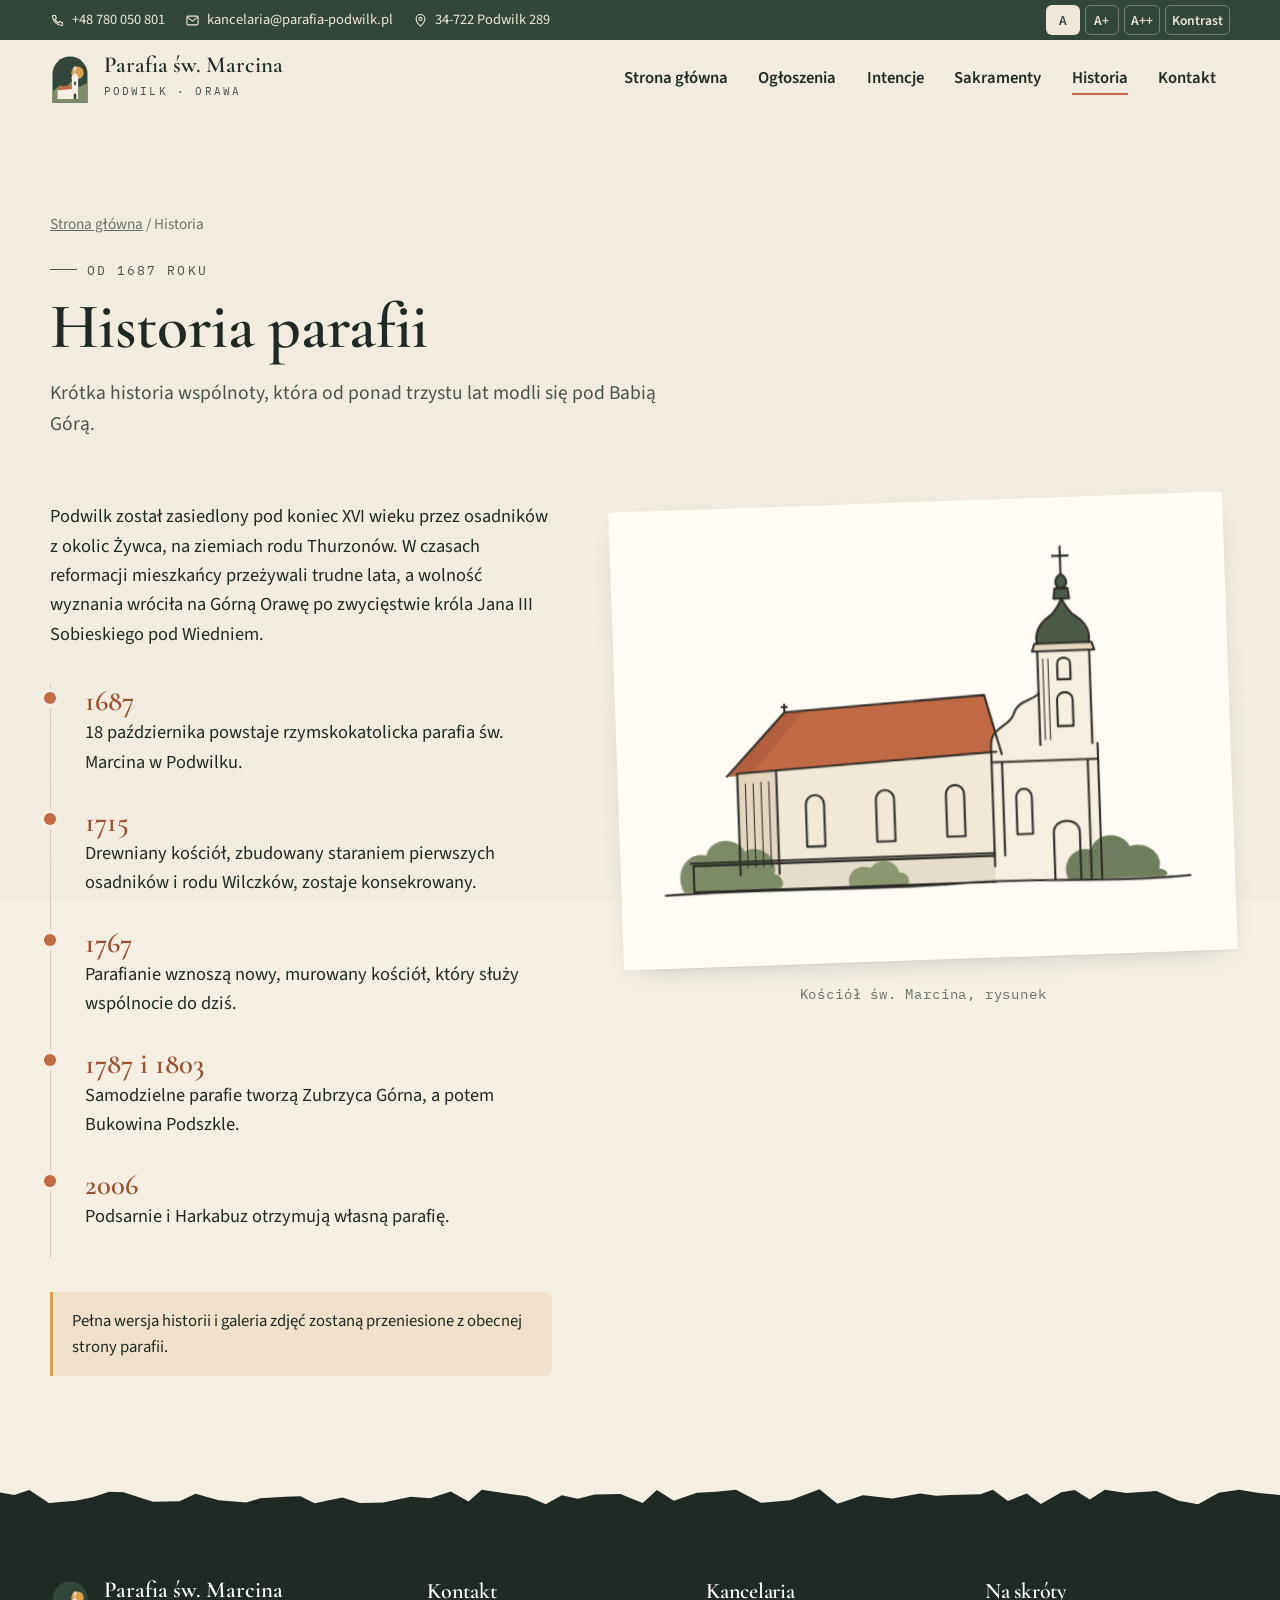
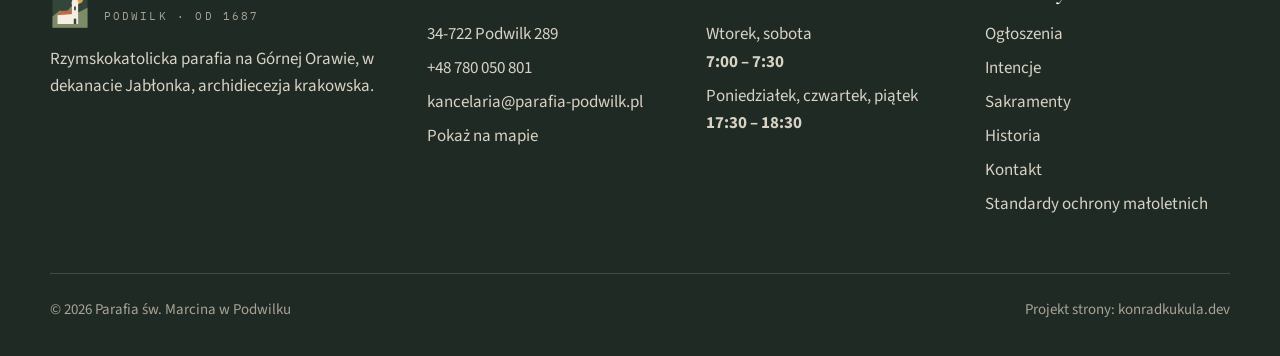
==== historia.html @ 90410901 "Nowa strona parafii: projekt, ilustracje SVG i animacje Strona główna z warstwami wydartego papieru " ====
<!doctype html>
<html lang="pl">
<head>
<meta charset="utf-8">
<meta name="viewport" content="width=device-width, initial-scale=1">
<title>Historia · Parafia św. Marcina w Podwilku</title>
<meta name="description" content="Historia parafii św. Marcina w Podwilku na Górnej Orawie, od założenia w 1687 roku.">
<meta name="theme-color" content="#33463A">
<link rel="icon" href="favicon.svg" type="image/svg+xml">
<link rel="stylesheet" href="css/styl.css">
</head>
<body>
<main id="tresc">
  <header class="podstrona-glowa">
    <div class="wrap" data-pojaw>
      <nav class="okruszki" aria-label="Jesteś tutaj"><a href="index.html">Strona główna</a> / Historia</nav>
      <span class="etykieta" style="margin-top:1.4rem">Od 1687 roku</span>
      <h1>Historia parafii</h1>
      <p>Krótka historia wspólnoty, która od ponad trzystu lat modli się pod Babią Górą.</p>
    </div>
  </header>
  <section class="wrap patron" style="align-items:start">
    <div class="tresc" data-pojaw>
      <p>Podwilk został zasiedlony pod koniec XVI wieku przez osadników z okolic Żywca, na ziemiach rodu Thurzonów. W czasach reformacji mieszkańcy przeżywali trudne lata, a wolność wyznania wróciła na Górną Orawę po zwycięstwie króla Jana III Sobieskiego pod Wiedniem.</p>
      <div class="os-czasu">
        <div><b>1687</b>18 października powstaje rzymskokatolicka parafia św. Marcina w Podwilku.</div>
        <div><b>1715</b>Drewniany kościół, zbudowany staraniem pierwszych osadników i rodu Wilczków, zostaje konsekrowany.</div>
        <div><b>1767</b>Parafianie wznoszą nowy, murowany kościół, który służy wspólnocie do dziś.</div>
        <div><b>1787 i 1803</b>Samodzielne parafie tworzą Zubrzyca Górna, a potem Bukowina Podszkle.</div>
        <div><b>2006</b>Podsarnie i Harkabuz otrzymują własną parafię.</div>
      </div>
      <p class="uwaga">Pełna wersja historii i galeria zdjęć zostaną przeniesione z obecnej strony parafii.</p>
    </div>
    <figure class="patron-obraz" data-pojaw style="margin:0;--opoznienie:.12s">
      <div class="rama" style="padding:2rem;background:var(--papier-3)"><svg xmlns="http://www.w3.org/2000/svg" viewBox="0 0 420 300" class="kosciol" role="img" aria-labelledby="kosciol-tytul-2">
  <title id="kosciol-tytul-2">Rysunek kościoła św. Marcina w Podwilku</title>
  <g class="kosciol-wypelnienie">
    <!-- dach nawy -->
    <path d="M58 180 L104 132 L258 124 L270 170 Z" fill="#C26A43"/>
    <path d="M58 180 L104 132 L118 132 L76 180 Z" fill="#A9573A" opacity=".55"/>
    <!-- ściana nawy -->
    <path d="M66 178 L266 168 L266 256 L66 256 Z" fill="#F1E8D8"/>
    <path d="M66 178 L96 177 L96 256 L66 256 Z" fill="#E3D5BE"/>
    <!-- fasada -->
    <path d="M262 164 C262 148 276 150 280 140 C284 128 296 130 300 124 L340 124 L344 164 L344 268 L262 268 Z" fill="#F6EEE0"/>
    <!-- wieża -->
    <path d="M300 160 L300 92 L340 92 L340 160 Z" fill="#F6EEE0"/>
    <path d="M296 92 L344 92 L342 86 L298 86 Z" fill="#E3D5BE"/>
    <!-- hełm wieży -->
    <path d="M300 86 C298 74 306 68 312 64 C316 60 318 56 320 52 C322 56 324 60 328 64 C334 68 342 74 340 86 Z" fill="#4B5B48"/>
    <path d="M314 52 L326 52 L325 44 L315 44 Z" fill="#4B5B48"/>
    <path d="M320 44 C314 42 315 36 320 33 C325 36 326 42 320 44 Z" fill="#4B5B48"/>
    <!-- mur -->
    <path d="M30 248 L262 248 L262 268 L30 268 Z" fill="#E6DCCB"/>
    <!-- krzewy -->
    <path d="M22 268 C14 252 26 236 40 240 C44 226 64 226 70 238 C82 232 96 244 92 256 C100 258 100 268 94 268 Z" fill="#7D8B69"/>
    <path d="M318 268 C312 254 324 242 336 246 C340 232 360 232 366 244 C380 240 392 252 388 262 C396 264 396 268 390 268 Z" fill="#6F7E5D"/>
    <path d="M150 268 C146 258 156 250 166 254 C172 246 186 248 188 258 C196 258 198 268 192 268 Z" fill="#8A976F"/>
  </g>

  <g class="kosciol-kreska" fill="none" stroke="#2B2A26" stroke-width="1.6" stroke-linecap="round" stroke-linejoin="round">
    <!-- dach i nawa -->
    <path pathLength="1" d="M58 180 L104 132 L258 124 L270 170"/>
    <path pathLength="1" d="M66 178 L266 168 M66 178 L66 256 M96 177 L96 256"/>
    <path pathLength="1" d="M104 132 L104 126 M102 128 L106 128"/>
    <!-- okna nawy -->
    <path pathLength="1" d="M118 236 L118 204 C118 194 132 194 132 204 L132 236 Z"/>
    <path pathLength="1" d="M172 234 L172 202 C172 192 186 192 186 202 L186 234 Z"/>
    <path pathLength="1" d="M226 232 L226 200 C226 190 240 190 240 200 L240 232 Z"/>
    <!-- fasada z wolutą -->
    <path pathLength="1" d="M262 256 L262 164 C262 148 276 150 280 140 C284 128 296 130 300 124"/>
    <path pathLength="1" d="M344 268 L344 164 M262 176 L344 176 M270 176 L270 248 M336 176 L336 268"/>
    <path pathLength="1" d="M280 232 L280 204 C280 195 292 195 292 204 L292 232 Z"/>
    <path pathLength="1" d="M308 268 L308 232 C308 220 328 220 328 232 L328 268"/>
    <!-- wieża -->
    <path pathLength="1" d="M300 164 L300 92 M340 164 L340 92 M296 92 L344 92 L342 86 L298 86 Z"/>
    <path pathLength="1" d="M314 150 L314 130 C314 122 326 122 326 130 L326 150 Z"/>
    <path pathLength="1" d="M315 114 L315 102 C315 96 325 96 325 102 L325 114 Z"/>
    <!-- hełm, latarnia, krzyż -->
    <path pathLength="1" d="M300 86 C298 74 306 68 312 64 C316 60 318 56 320 52 C322 56 324 60 328 64 C334 68 342 74 340 86"/>
    <path pathLength="1" d="M314 52 L326 52 L325 44 L315 44 Z M320 44 C314 42 315 36 320 33 C325 36 326 42 320 44"/>
    <path pathLength="1" d="M320 33 L320 12 M314 19 L326 19"/>
    <!-- mur -->
    <path pathLength="1" d="M30 248 L262 248 M30 268 L262 268 M30 248 L30 268 M28 246 L262 246"/>
    <!-- ziemia -->
    <path pathLength="1" d="M8 270 C80 266 160 272 240 268 C300 266 360 272 412 268"/>
  </g>

  <!-- delikatne kreski cienia, jak w szkicowniku -->
  <g class="kosciol-cien" stroke="#2B2A26" stroke-width=".8" opacity=".35" stroke-linecap="round">
    <path d="M72 186 L72 250 M78 186 L78 250 M84 185 L84 250 M90 185 L90 250"/>
    <path d="M304 98 L304 160 M308 98 L308 160"/>
  </g>
</svg></div>
      <figcaption class="data-mono" style="margin-top:1.4rem;text-align:center">Kościół św. Marcina, rysunek</figcaption>
    </figure>
  </section>
  <div class="rozdarcie rozdarcie--ciemny" aria-hidden="true" style="margin-top:5rem"></div>
</main>
<script src="dane/parafia.js"></script>
<script src="js/uklad.js"></script>
<script src="js/strona.js"></script>
</body>
</html>
---- css/styl.css ----
/* =========================================================
   Parafia św. Marcina w Podwilku · arkusz stylów
   Paleta: papier, szałwia, terakota, ochra (dach, góry, słońce)
   ========================================================= */

@font-face { font-family: "Cormorant"; font-weight: 500; font-style: normal; font-display: swap; src: url(../assets/fonts/cormorant-garamond-latin-500-normal.woff2) format("woff2"); unicode-range: U+0000-00FF,U+0131,U+0152-0153,U+02BB-02BC,U+02C6,U+02DA,U+02DC,U+0304,U+0308,U+0329,U+2000-206F,U+20AC,U+2122,U+2191,U+2193,U+2212,U+2215,U+FEFF,U+FFFD; }
@font-face { font-family: "Cormorant"; font-weight: 500; font-style: normal; font-display: swap; src: url(../assets/fonts/cormorant-garamond-latin-ext-500-normal.woff2) format("woff2"); unicode-range: U+0100-02BA,U+02BD-02C5,U+02C7-02CC,U+02CE-02D7,U+02DD-02FF,U+0304,U+0308,U+0329,U+1D00-1DBF,U+1E00-1E9F,U+1EF2-1EFF,U+2020,U+20A0-20AB,U+20AD-20C4,U+2113,U+2C60-2C7F,U+A720-A7FF; }
@font-face { font-family: "Cormorant"; font-weight: 600; font-style: normal; font-display: swap; src: url(../assets/fonts/cormorant-garamond-latin-600-normal.woff2) format("woff2"); unicode-range: U+0000-00FF,U+0131,U+0152-0153,U+02BB-02BC,U+02C6,U+02DA,U+02DC,U+0304,U+0308,U+0329,U+2000-206F,U+20AC,U+2122,U+2191,U+2193,U+2212,U+2215,U+FEFF,U+FFFD; }
@font-face { font-family: "Cormorant"; font-weight: 600; font-style: normal; font-display: swap; src: url(../assets/fonts/cormorant-garamond-latin-ext-600-normal.woff2) format("woff2"); unicode-range: U+0100-02BA,U+02BD-02C5,U+02C7-02CC,U+02CE-02D7,U+02DD-02FF,U+0304,U+0308,U+0329,U+1D00-1DBF,U+1E00-1E9F,U+1EF2-1EFF,U+2020,U+20A0-20AB,U+20AD-20C4,U+2113,U+2C60-2C7F,U+A720-A7FF; }
@font-face { font-family: "Cormorant"; font-weight: 500; font-style: italic; font-display: swap; src: url(../assets/fonts/cormorant-garamond-latin-500-italic.woff2) format("woff2"); unicode-range: U+0000-00FF,U+0131,U+0152-0153,U+02BB-02BC,U+02C6,U+02DA,U+02DC,U+0304,U+0308,U+0329,U+2000-206F,U+20AC,U+2122,U+2191,U+2193,U+2212,U+2215,U+FEFF,U+FFFD; }
@font-face { font-family: "Cormorant"; font-weight: 500; font-style: italic; font-display: swap; src: url(../assets/fonts/cormorant-garamond-latin-ext-500-italic.woff2) format("woff2"); unicode-range: U+0100-02BA,U+02BD-02C5,U+02C7-02CC,U+02CE-02D7,U+02DD-02FF,U+0304,U+0308,U+0329,U+1D00-1DBF,U+1E00-1E9F,U+1EF2-1EFF,U+2020,U+20A0-20AB,U+20AD-20C4,U+2113,U+2C60-2C7F,U+A720-A7FF; }
@font-face { font-family: "Source Sans"; font-weight: 400; font-style: normal; font-display: swap; src: url(../assets/fonts/source-sans-3-latin-400-normal.woff2) format("woff2"); unicode-range: U+0000-00FF,U+0131,U+0152-0153,U+02BB-02BC,U+02C6,U+02DA,U+02DC,U+0304,U+0308,U+0329,U+2000-206F,U+20AC,U+2122,U+2191,U+2193,U+2212,U+2215,U+FEFF,U+FFFD; }
@font-face { font-family: "Source Sans"; font-weight: 400; font-style: normal; font-display: swap; src: url(../assets/fonts/source-sans-3-latin-ext-400-normal.woff2) format("woff2"); unicode-range: U+0100-02BA,U+02BD-02C5,U+02C7-02CC,U+02CE-02D7,U+02DD-02FF,U+0304,U+0308,U+0329,U+1D00-1DBF,U+1E00-1E9F,U+1EF2-1EFF,U+2020,U+20A0-20AB,U+20AD-20C4,U+2113,U+2C60-2C7F,U+A720-A7FF; }
@font-face { font-family: "Source Sans"; font-weight: 400; font-style: italic; font-display: swap; src: url(../assets/fonts/source-sans-3-latin-400-italic.woff2) format("woff2"); unicode-range: U+0000-00FF,U+0131,U+0152-0153,U+02BB-02BC,U+02C6,U+02DA,U+02DC,U+0304,U+0308,U+0329,U+2000-206F,U+20AC,U+2122,U+2191,U+2193,U+2212,U+2215,U+FEFF,U+FFFD; }
@font-face { font-family: "Source Sans"; font-weight: 400; font-style: italic; font-display: swap; src: url(../assets/fonts/source-sans-3-latin-ext-400-italic.woff2) format("woff2"); unicode-range: U+0100-02BA,U+02BD-02C5,U+02C7-02CC,U+02CE-02D7,U+02DD-02FF,U+0304,U+0308,U+0329,U+1D00-1DBF,U+1E00-1E9F,U+1EF2-1EFF,U+2020,U+20A0-20AB,U+20AD-20C4,U+2113,U+2C60-2C7F,U+A720-A7FF; }
@font-face { font-family: "Source Sans"; font-weight: 600; font-style: normal; font-display: swap; src: url(../assets/fonts/source-sans-3-latin-600-normal.woff2) format("woff2"); unicode-range: U+0000-00FF,U+0131,U+0152-0153,U+02BB-02BC,U+02C6,U+02DA,U+02DC,U+0304,U+0308,U+0329,U+2000-206F,U+20AC,U+2122,U+2191,U+2193,U+2212,U+2215,U+FEFF,U+FFFD; }
@font-face { font-family: "Source Sans"; font-weight: 600; font-style: normal; font-display: swap; src: url(../assets/fonts/source-sans-3-latin-ext-600-normal.woff2) format("woff2"); unicode-range: U+0100-02BA,U+02BD-02C5,U+02C7-02CC,U+02CE-02D7,U+02DD-02FF,U+0304,U+0308,U+0329,U+1D00-1DBF,U+1E00-1E9F,U+1EF2-1EFF,U+2020,U+20A0-20AB,U+20AD-20C4,U+2113,U+2C60-2C7F,U+A720-A7FF; }
@font-face { font-family: "Source Sans"; font-weight: 700; font-style: normal; font-display: swap; src: url(../assets/fonts/source-sans-3-latin-700-normal.woff2) format("woff2"); unicode-range: U+0000-00FF,U+0131,U+0152-0153,U+02BB-02BC,U+02C6,U+02DA,U+02DC,U+0304,U+0308,U+0329,U+2000-206F,U+20AC,U+2122,U+2191,U+2193,U+2212,U+2215,U+FEFF,U+FFFD; }
@font-face { font-family: "Source Sans"; font-weight: 700; font-style: normal; font-display: swap; src: url(../assets/fonts/source-sans-3-latin-ext-700-normal.woff2) format("woff2"); unicode-range: U+0100-02BA,U+02BD-02C5,U+02C7-02CC,U+02CE-02D7,U+02DD-02FF,U+0304,U+0308,U+0329,U+1D00-1DBF,U+1E00-1E9F,U+1EF2-1EFF,U+2020,U+20A0-20AB,U+20AD-20C4,U+2113,U+2C60-2C7F,U+A720-A7FF; }
@font-face { font-family: "Plex Mono"; font-weight: 400; font-style: normal; font-display: swap; src: url(../assets/fonts/ibm-plex-mono-latin-400-normal.woff2) format("woff2"); unicode-range: U+0000-00FF,U+0131,U+0152-0153,U+02BB-02BC,U+02C6,U+02DA,U+02DC,U+0304,U+0308,U+0329,U+2000-206F,U+20AC,U+2122,U+2191,U+2193,U+2212,U+2215,U+FEFF,U+FFFD; }
@font-face { font-family: "Plex Mono"; font-weight: 400; font-style: normal; font-display: swap; src: url(../assets/fonts/ibm-plex-mono-latin-ext-400-normal.woff2) format("woff2"); unicode-range: U+0100-02BA,U+02BD-02C5,U+02C7-02CC,U+02CE-02D7,U+02DD-02FF,U+0304,U+0308,U+0329,U+1D00-1DBF,U+1E00-1E9F,U+1EF2-1EFF,U+2020,U+20A0-20AB,U+20AD-20C4,U+2113,U+2C60-2C7F,U+A720-A7FF; }
@font-face { font-family: "Plex Mono"; font-weight: 500; font-style: normal; font-display: swap; src: url(../assets/fonts/ibm-plex-mono-latin-500-normal.woff2) format("woff2"); unicode-range: U+0000-00FF,U+0131,U+0152-0153,U+02BB-02BC,U+02C6,U+02DA,U+02DC,U+0304,U+0308,U+0329,U+2000-206F,U+20AC,U+2122,U+2191,U+2193,U+2212,U+2215,U+FEFF,U+FFFD; }
@font-face { font-family: "Plex Mono"; font-weight: 500; font-style: normal; font-display: swap; src: url(../assets/fonts/ibm-plex-mono-latin-ext-500-normal.woff2) format("woff2"); unicode-range: U+0100-02BA,U+02BD-02C5,U+02C7-02CC,U+02CE-02D7,U+02DD-02FF,U+0304,U+0308,U+0329,U+1D00-1DBF,U+1E00-1E9F,U+1EF2-1EFF,U+2020,U+20A0-20AB,U+20AD-20C4,U+2113,U+2C60-2C7F,U+A720-A7FF; }

:root {
  --papier: #F4EEE3;
  --papier-2: #EAE1D0;
  --papier-3: #FFFCF6;
  --tusz: #1F2A24;
  --tusz-2: #4A544C;
  --tusz-3: #6B7268;
  --szalwia: #7D8B69;
  --las: #33463A;
  --terakota: #C26A43;
  --terakota-ciemna: #9E4F2E;
  --ochra: #D9A050;
  --linia: #D8CCB6;
  --cien: 0 1px 0 rgba(31,42,36,.04), 0 10px 30px -18px rgba(31,42,36,.35);

  --serif: "Cormorant", "Georgia", serif;
  --sans: "Source Sans", "Segoe UI", system-ui, sans-serif;
  --mono: "Plex Mono", ui-monospace, monospace;

  --skala: 1;
  --szer: 1180px;
  --r: 14px;
}

/* tryb wysokiego kontrastu (pasek dostępności) */
html[data-kontrast="wysoki"] {
  --papier: #FFFFFF; --papier-2: #F2F2F2; --papier-3: #FFFFFF;
  --tusz: #000; --tusz-2: #000; --tusz-3: #222;
  --linia: #000; --terakota: #8A2E0A; --terakota-ciemna: #6A2006; --las: #0B2615;
}
html[data-kontrast="wysoki"] .hero-warstwy, html[data-kontrast="wysoki"] .tekstura { display: none; }

* { box-sizing: border-box; }
html { font-size: calc(106.25% * var(--skala)); scroll-behavior: smooth; -webkit-text-size-adjust: 100%; }
body {
  margin: 0; background: var(--papier); color: var(--tusz);
  font-family: var(--sans); font-size: 1rem; line-height: 1.6;
  -webkit-font-smoothing: antialiased; text-rendering: optimizeLegibility;
  overflow-x: clip;
}
html { overflow-x: clip; }
.ogl-uklad > *, .patron > *, .karty > * { min-width: 0; }
/* delikatna faktura papieru */
body::before {
  content: ""; position: fixed; inset: 0; pointer-events: none; z-index: 0; opacity: .5;
  background-image: url("data:image/svg+xml,%3Csvg xmlns='http://www.w3.org/2000/svg' width='220' height='220'%3E%3Cfilter id='n'%3E%3CfeTurbulence type='fractalNoise' baseFrequency='.85' numOctaves='3' stitchTiles='stitch'/%3E%3CfeColorMatrix values='0 0 0 0 .35 0 0 0 0 .3 0 0 0 0 .2 0 0 0 .09 0'/%3E%3C/filter%3E%3Crect width='100%25' height='100%25' filter='url(%23n)'/%3E%3C/svg%3E");
}
body > * { position: relative; z-index: 1; }

img, svg { max-width: 100%; display: block; }
a { color: inherit; }
a:focus-visible, button:focus-visible, summary:focus-visible { outline: 3px solid var(--ochra); outline-offset: 3px; border-radius: 6px; }
.wrap { width: min(var(--szer), 100% - 2.5rem); margin-inline: auto; }
.sr { position: absolute; width: 1px; height: 1px; overflow: hidden; clip: rect(0 0 0 0); white-space: nowrap; }
.skip { position: absolute; left: 1rem; top: -4rem; z-index: 100; background: var(--las); color: #fff; padding: .6rem 1rem; border-radius: 8px; }
.skip:focus { top: 1rem; }

h1, h2, h3 { font-family: var(--serif); font-weight: 600; line-height: 1.05; letter-spacing: -.01em; margin: 0; color: var(--tusz); }
h1 { font-size: clamp(2.6rem, 6.2vw, 5rem); }
h2 { font-size: clamp(2rem, 4vw, 3.1rem); }
h3 { font-size: 1.55rem; line-height: 1.15; }
p { margin: 0 0 1em; }

.etykieta {
  font-family: var(--mono); font-size: .74rem; letter-spacing: .16em; text-transform: uppercase;
  color: var(--tusz-2); display: inline-flex; align-items: center; gap: .6rem;
}
.etykieta::before { content: ""; width: 1.6rem; height: 1px; background: currentColor; }
.odreczne { font-family: var(--serif); font-style: italic; font-weight: 500; color: var(--terakota-ciemna); }

/* ---------- przyciski ---------- */
.btn {
  --bg: var(--las); --fg: #FBF7EF;
  display: inline-flex; align-items: center; gap: .65rem; min-height: 48px;
  padding: .7rem 1.35rem; border-radius: 999px; border: 1.5px solid var(--bg);
  background: var(--bg); color: var(--fg); font: 600 1rem/1 var(--sans); text-decoration: none; cursor: pointer;
  transition: transform .25s ease, background .25s ease, box-shadow .25s ease;
}
.btn svg { width: 1.1em; height: 1.1em; transition: transform .25s ease; }
.btn:hover { transform: translateY(-2px); box-shadow: 0 10px 20px -12px rgba(31,42,36,.6); }
.btn:hover svg { transform: translateX(3px); }
.btn--jasny { --bg: transparent; --fg: var(--tusz); border-color: var(--tusz); }
.btn--jasny:hover { background: var(--tusz); color: var(--papier); }
.link-strzalka { font-weight: 600; text-decoration: none; border-bottom: 1.5px solid var(--terakota); padding-bottom: 2px; display: inline-flex; gap: .4rem; align-items: center; }
.link-strzalka:hover { color: var(--terakota-ciemna); }

/* ---------- nagłówek ---------- */
.pasek-dost {
  background: var(--las); color: #EFE8DA; font-size: .85rem;
}
.pasek-dost .wrap { display: flex; justify-content: space-between; align-items: center; gap: 1rem; min-height: 40px; flex-wrap: wrap; }
.pasek-dost a { color: inherit; text-decoration: none; }
.pasek-dost .kontakt-mini { display: flex; gap: 1.2rem; flex-wrap: wrap; }
.pasek-dost .kontakt-mini span { display: inline-flex; gap: .4rem; align-items: center; }
.pasek-dost svg { width: 15px; height: 15px; }
.dost-przyciski { display: flex; gap: .3rem; align-items: center; }
.dost-przyciski button {
  background: transparent; color: inherit; border: 1px solid rgba(239,232,218,.35); border-radius: 6px;
  min-width: 34px; height: 30px; cursor: pointer; font: 600 .8rem var(--sans);
}
.dost-przyciski button[aria-pressed="true"] { background: #EFE8DA; color: var(--las); }

.naglowek { position: sticky; top: 0; z-index: 50; transition: background .3s ease, box-shadow .3s ease; }
.naglowek.przewiniety { background: rgba(244,238,227,.92); backdrop-filter: blur(10px); box-shadow: 0 1px 0 var(--linia); }
.naglowek .wrap { display: flex; align-items: center; justify-content: space-between; gap: 1.5rem; min-height: 78px; }
.marka { display: flex; align-items: center; gap: .8rem; text-decoration: none; }
.marka img { width: 40px; height: 50px; }
.marka b { font-family: var(--serif); font-size: 1.35rem; font-weight: 600; display: block; line-height: 1; }
.marka small { font-family: var(--mono); font-size: .64rem; letter-spacing: .2em; text-transform: uppercase; color: var(--tusz-2); }
.menu { display: flex; gap: .2rem; list-style: none; margin: 0; padding: 0; }
.menu a { text-decoration: none; padding: .55rem .8rem; border-radius: 999px; font-weight: 600; font-size: .98rem; position: relative; }
.menu a::after { content: ""; position: absolute; left: .8rem; right: .8rem; bottom: .3rem; height: 1.5px; background: var(--terakota); transform: scaleX(0); transform-origin: left; transition: transform .3s ease; }
.menu a:hover::after, .menu a[aria-current="page"]::after { transform: scaleX(1); }
.menu-btn { display: none; }

@media (max-width: 960px) {
  .menu-btn {
    display: inline-flex; align-items: center; gap: .5rem; background: var(--las); color: #fff; border: 0;
    border-radius: 999px; padding: .65rem 1.1rem; font: 600 .95rem var(--sans); min-height: 44px; cursor: pointer;
  }
  .menu {
    position: fixed; inset: 0 0 0 auto; width: min(340px, 86vw); flex-direction: column; background: var(--papier-3);
    padding: 6rem 1.5rem 2rem; box-shadow: -20px 0 60px -30px rgba(0,0,0,.4); transform: translateX(105%);
    transition: transform .35s cubic-bezier(.2,.8,.2,1), visibility 0s .35s; z-index: 60; visibility: hidden;
  }
  .menu a { display: block; font-size: 1.25rem; padding: .9rem 1rem; border-bottom: 1px solid var(--linia); border-radius: 0; }
  .menu-otwarte .menu { transform: none; visibility: visible; transition: transform .35s cubic-bezier(.2,.8,.2,1); }
  .menu-zamknij { position: absolute; top: 1.4rem; right: 1.4rem; }
  .pasek-dost .kontakt-mini span:nth-child(n+2) { display: none; }
}
@media (min-width: 961px) { .menu-zamknij { display: none; } }

/* ---------- HERO ---------- */
.hero { position: relative; margin-top: -78px; padding-top: 78px; min-height: clamp(640px, 92vh, 860px); overflow: hidden; isolation: isolate; }
.hero-tresc { position: relative; z-index: 5; padding-top: clamp(2.5rem, 7vh, 5rem); max-width: 600px; }
.hero h1 { margin: 1rem 0 1.1rem; }
.hero h1 em { font-style: italic; font-weight: 500; color: var(--terakota-ciemna); }
.hero .wstep { font-size: 1.2rem; color: var(--tusz-2); max-width: 30rem; }
.hero-akcje { display: flex; gap: .8rem; flex-wrap: wrap; margin-top: 1.6rem; }
.hero-wspolrzedne { position: absolute; right: 1.25rem; top: 104px; z-index: 6; font-family: var(--mono); font-size: .7rem; letter-spacing: .14em; color: var(--tusz-2); text-transform: uppercase; text-align: right; line-height: 1.9; }
.hero-wspolrzedne::after { content: ""; display: block; width: 2rem; height: 1px; background: currentColor; margin: .6rem 0 0 auto; }

.hero-warstwy { position: absolute; inset: 0; z-index: 1; pointer-events: none; }
.hero-warstwy .warstwa { position: absolute; left: -2%; right: -2%; bottom: 0; height: 100%; will-change: transform; }
.hero-warstwy .warstwa img { position: absolute; inset: 0; width: 100%; height: 100%; object-fit: cover; object-position: bottom; filter: drop-shadow(0 -6px 10px rgba(31,42,36,.16)); }
.slonce {
  position: absolute; z-index: 1; width: clamp(180px, 21vw, 300px); aspect-ratio: 1; border-radius: 50%;
  right: 15%; top: 21%; background: radial-gradient(circle at 35% 30%, #E6AE63, var(--terakota) 70%);
  box-shadow: inset -12px -16px 30px rgba(120,50,20,.25);
}
.slonce::after { content: ""; position: absolute; inset: 0; border-radius: inherit; opacity: .35; mix-blend-mode: multiply;
  background-image: url("data:image/svg+xml,%3Csvg xmlns='http://www.w3.org/2000/svg' width='160' height='160'%3E%3Cfilter id='n'%3E%3CfeTurbulence type='fractalNoise' baseFrequency='1.2' numOctaves='2'/%3E%3C/filter%3E%3Crect width='100%25' height='100%25' filter='url(%23n)' opacity='.6'/%3E%3C/svg%3E"); }
.hero-kosciol { position: absolute; z-index: 4; width: clamp(300px, 34vw, 500px); right: 7%; bottom: clamp(90px, 15vh, 140px); }
.hero-notka { position: absolute; z-index: 6; right: clamp(1rem, 37vw, 560px); top: 250px; font-size: 1.6rem; transform: rotate(-6deg); line-height: 1.05; }
.hero-notka::after { content: ""; display: block; width: 2.4rem; height: 1px; background: currentColor; margin-top: .5rem; }

@media (max-width: 900px) {
  .hero { min-height: 0; padding-bottom: 330px; }
  .hero-kosciol { width: min(360px, 80vw); right: 50%; transform: translateX(50%); bottom: 50px; }
  .slonce { width: 130px; right: 5%; top: auto; bottom: 300px; }
  .marka b { font-size: 1.12rem; }
  .marka img { width: 34px; height: 43px; }
  .hero-notka, .hero-wspolrzedne { display: none; }
}

/* rysowanie kościoła */
.kosciol .kosciol-kreska path { stroke-dasharray: 1; stroke-dashoffset: 0; }
.js .kosciol .kosciol-kreska path { stroke-dashoffset: 1; animation: rysuj 2.4s cubic-bezier(.6,.1,.3,1) forwards; }
.js .kosciol .kosciol-kreska path:nth-child(n+4) { animation-delay: .25s; }
.js .kosciol .kosciol-kreska path:nth-child(n+8) { animation-delay: .5s; }
.js .kosciol .kosciol-kreska path:nth-child(n+12) { animation-delay: .75s; }
.js .kosciol .kosciol-wypelnienie, .js .kosciol .kosciol-cien { opacity: 0; animation: pojaw 1.2s ease 1.3s forwards; }
@keyframes rysuj { to { stroke-dashoffset: 0; } }
@keyframes pojaw { to { opacity: 1; } }
.js .slonce { animation: wschod 2.2s cubic-bezier(.2,.8,.2,1) both; }
@keyframes wschod { from { transform: translateY(80px); opacity: 0; } }

/* ---------- najbliższa Msza ---------- */
.najblizsza {
  position: relative; z-index: 8; margin-top: -84px;
  background: var(--papier-3); border-radius: var(--r); box-shadow: var(--cien);
  display: grid; grid-template-columns: 1.15fr 1fr 1fr 1fr; overflow: hidden;
}
.najblizsza > div { padding: 1.4rem 1.5rem; border-left: 1px solid var(--linia); }
.najblizsza > div:first-child { border-left: 0; background: var(--las); color: #F4EEE3; }
.najblizsza .etykieta { color: inherit; opacity: .85; }
.najblizsza .duze { font-family: var(--serif); font-size: 2.6rem; font-weight: 600; line-height: 1; margin: .5rem 0 .2rem; }
.najblizsza .male { font-size: .95rem; opacity: .9; }
.najblizsza ul { list-style: none; padding: 0; margin: .6rem 0 0; }
.najblizsza li { display: flex; flex-wrap: wrap; justify-content: space-between; gap: 0 1rem; padding: .25rem 0; border-bottom: 1px dashed var(--linia); font-size: .98rem; }
.najblizsza li:last-child { border: 0; }
.najblizsza li b { white-space: nowrap; font-family: var(--mono); font-weight: 500; font-size: .92rem; }
.najblizsza a { font-weight: 600; }
@media (max-width: 960px) {
  .najblizsza { grid-template-columns: 1fr 1fr; margin-top: -60px; }
  .najblizsza > div:nth-child(3) { border-left: 0; }
  .najblizsza > div:nth-child(n+3) { border-top: 1px solid var(--linia); }
}
@media (max-width: 560px) {
  .najblizsza { grid-template-columns: 1fr; }
  .najblizsza > div { border-left: 0; border-top: 1px solid var(--linia); }
}

/* ---------- sekcje ---------- */
.sekcja { padding: clamp(4rem, 9vw, 7rem) 0; }
.sekcja-glowa { display: flex; justify-content: space-between; align-items: end; gap: 2rem; margin-bottom: 2.4rem; flex-wrap: wrap; }
.sekcja-glowa h2 { margin-top: .7rem; }
.sekcja-glowa p { max-width: 26rem; color: var(--tusz-2); margin: 0; }
.sekcja--ciemna { background: var(--las); color: #EEE6D6; }
.sekcja--ciemna h2, .sekcja--ciemna h3 { color: #FBF7EF; }
.sekcja--ciemna .etykieta { color: #CFC6B2; }

/* wydarta krawędź między sekcjami */
.rozdarcie { display: block; width: 100%; height: 34px; background: var(--las);
  -webkit-mask: url(../assets/svg/rozdarcie.svg) center / 100% 100% no-repeat; mask: url(../assets/svg/rozdarcie.svg) center / 100% 100% no-repeat; margin-bottom: -1px; }
.rozdarcie--gora { transform: scaleY(-1); margin: -1px 0 0; }
.rozdarcie--ciemny { background: var(--tusz); }

/* ---------- ogłoszenia ---------- */
.ogl-uklad { display: grid; grid-template-columns: 1.35fr 1fr; gap: clamp(1.5rem, 4vw, 3.5rem); align-items: start; }
@media (max-width: 900px) { .ogl-uklad { grid-template-columns: 1fr; } }
.kartka {
  background: var(--papier-3); border-radius: 4px; padding: clamp(1.4rem, 3vw, 2.4rem); box-shadow: var(--cien); position: relative;
}
.kartka::before { content: ""; position: absolute; top: -10px; left: 50%; width: 90px; height: 22px; transform: translateX(-50%) rotate(-2deg); background: rgba(217,160,80,.45); }
.kartka-naglowek { display: flex; justify-content: space-between; gap: 1rem; align-items: baseline; border-bottom: 1px solid var(--linia); padding-bottom: .9rem; margin-bottom: 1rem; flex-wrap: wrap; }
.kartka-naglowek h3 { font-size: 1.7rem; }
.data-mono { font-family: var(--mono); font-size: .8rem; color: var(--tusz-3); letter-spacing: .06em; }
.lista-ogl { counter-reset: o; list-style: none; padding: 0; margin: 0; }
.lista-ogl li { counter-increment: o; position: relative; padding: .75rem 0 .75rem 2.6rem; border-bottom: 1px dashed var(--linia); font-size: 1.05rem; }
.lista-ogl li:last-child { border-bottom: 0; }
.lista-ogl li::before { content: counter(o); position: absolute; left: 0; top: .78rem; width: 1.8rem; height: 1.8rem; border-radius: 50%; border: 1.5px solid var(--terakota); color: var(--terakota-ciemna); font: 600 .85rem/1.7rem var(--sans); text-align: center; }
.lista-ogl.zwinieta li:nth-child(n+5) { display: none; }
.rozwin { margin-top: 1rem; background: none; border: 0; padding: 0; cursor: pointer; font: inherit; }

/* intencje: wybór dnia */
.dni { display: flex; gap: .35rem; overflow-x: auto; padding-bottom: .4rem; margin-bottom: 1rem; scrollbar-width: thin; }
.dni button {
  flex: 1 1 0; min-width: 40px; border: 1.5px solid var(--linia); background: transparent; border-radius: 12px;
  padding: .45rem .5rem; cursor: pointer; font: 600 .8rem var(--sans); color: var(--tusz-2); line-height: 1.25;
}
.dni button span { display: block; font: 600 1.25rem var(--serif); color: var(--tusz); }
.dni button[aria-selected="true"] { background: var(--las); border-color: var(--las); color: #E9E0CF; }
.dni button[aria-selected="true"] span { color: #fff; }
.intencje-lista { list-style: none; padding: 0; margin: 0; }
.intencje-lista li { display: grid; grid-template-columns: 4rem 1fr; gap: .8rem; padding: .8rem 0; border-bottom: 1px dashed var(--linia); }
.intencje-lista li:last-child { border: 0; }
.intencje-lista b { font: 500 .95rem var(--mono); color: var(--terakota-ciemna); padding-top: .1rem; }

/* ---------- wydarzenia ---------- */
.wydarzenia { display: grid; grid-template-columns: repeat(auto-fit, minmax(240px, 1fr)); gap: 1rem; }
.wydarzenie { border-top: 2px solid #EEE6D6; padding-top: 1.1rem; display: grid; grid-template-columns: auto 1fr; gap: 1rem; }
.wydarzenie .kal { width: 64px; text-align: center; border: 1.5px solid rgba(238,230,214,.5); border-radius: 10px; padding: .4rem 0; height: max-content; }
.wydarzenie .kal b { display: block; font: 600 1.9rem/1 var(--serif); color: #fff; }
.wydarzenie .kal small { font: .68rem var(--mono); letter-spacing: .12em; text-transform: uppercase; }
.wydarzenie h3 { font-size: 1.4rem; margin-bottom: .3rem; }
.wydarzenie p { margin: 0; font-size: .97rem; opacity: .85; }

/* ---------- aktualności ---------- */
.karty { display: grid; grid-template-columns: repeat(4, 1fr); gap: clamp(1rem, 2vw, 1.6rem); }
@media (max-width: 1000px) { .karty { grid-template-columns: repeat(2, 1fr); } }
@media (max-width: 520px) { .karty { grid-template-columns: 1fr; } }
.karta { text-decoration: none; display: flex; flex-direction: column; }
.karta-foto {
  aspect-ratio: 4/5; overflow: hidden; position: relative; background: var(--papier-2);
  clip-path: polygon(0 1.5%, 8% 0, 22% 1.2%, 37% 0, 55% 1.4%, 71% .2%, 86% 1.6%, 100% 0, 100% 97.5%, 91% 100%, 76% 98.4%, 60% 100%, 44% 98.2%, 28% 99.8%, 13% 98.3%, 0 100%);
}
.karta-foto img { width: 100%; height: 100%; object-fit: cover; transition: transform .7s cubic-bezier(.2,.8,.2,1); filter: saturate(.9) sepia(.08); }
.karta:hover .karta-foto img { transform: scale(1.05); }
.karta-foto .brak { position: absolute; inset: 0; display: grid; place-items: center; color: var(--tusz-3); font-family: var(--mono); font-size: .75rem; }
.karta .data-mono { margin-top: 1rem; text-transform: uppercase; }
.karta h3 { margin: .3rem 0 .4rem; font-size: 1.45rem; }
.karta p { color: var(--tusz-2); font-size: .97rem; margin: 0 0 .8rem; }
.kolko { width: 38px; height: 38px; border-radius: 50%; border: 1.5px solid var(--tusz); display: grid; place-items: center; margin-top: auto; transition: background .25s, color .25s; }
.kolko svg { width: 16px; }
.karta:hover .kolko { background: var(--tusz); color: var(--papier); }

/* ---------- sakramenty ---------- */
.sakramenty { display: grid; grid-template-columns: repeat(4, 1fr); gap: 1rem; }
@media (max-width: 900px) { .sakramenty { grid-template-columns: repeat(2, 1fr); } }
@media (max-width: 480px) { .sakramenty { grid-template-columns: 1fr; } }
.sakrament { background: var(--papier-3); border-radius: var(--r); padding: 1.5rem; text-decoration: none; box-shadow: var(--cien); transition: transform .3s ease; display: flex; flex-direction: column; gap: .5rem; }
.sakrament:hover { transform: translateY(-4px); }
.sakrament svg { width: 42px; height: 42px; color: var(--terakota); }
.sakrament p { color: var(--tusz-2); font-size: .95rem; margin: 0; }

/* ---------- patron ---------- */
.patron { display: grid; grid-template-columns: .9fr 1.1fr; gap: clamp(2rem, 5vw, 5rem); align-items: center; }
@media (max-width: 860px) { .patron { grid-template-columns: 1fr; } }
.patron-obraz { position: relative; }
.patron-obraz .rama { background: var(--papier-3); padding: 14px; box-shadow: var(--cien); transform: rotate(-2deg); }
.patron-obraz img { width: 100%; aspect-ratio: 4/5; object-fit: cover; }
.patron-obraz img.szkic { object-fit: contain; padding: 12%; background: var(--papier-2); }
.patron-obraz .zastepczy { aspect-ratio: 4/5; display: grid; place-items: center; background: var(--papier-2); }
.patron-obraz .zastepczy svg { width: 70%; }
.patron blockquote { font-family: var(--serif); font-size: clamp(1.5rem, 2.6vw, 2.1rem); font-style: italic; line-height: 1.25; margin: 1.4rem 0; padding-left: 1.2rem; border-left: 2px solid var(--terakota); }
.patroni-inni { display: flex; gap: .6rem; flex-wrap: wrap; margin-top: 1.2rem; }
.patroni-inni span { border: 1px solid var(--linia); border-radius: 999px; padding: .35rem .9rem; font-size: .92rem; }

/* ---------- wsparcie ---------- */
.konta { display: grid; grid-template-columns: repeat(auto-fit, minmax(280px, 1fr)); gap: 1rem; }
.konto { border: 1.5px solid var(--linia); border-radius: var(--r); padding: 1.4rem 1.5rem; background: var(--papier-3); }
.konto.cel { border-color: var(--terakota); }
.konto .nr { font: 500 clamp(.95rem, 2.4vw, 1.12rem) var(--mono); letter-spacing: .02em; margin: .7rem 0 1rem; word-break: break-word; }
.kopiuj { display: inline-flex; gap: .5rem; align-items: center; background: transparent; border: 1.5px solid var(--tusz); border-radius: 999px; padding: .5rem 1rem; font: 600 .9rem var(--sans); cursor: pointer; min-height: 40px; color: var(--tusz); }
.kopiuj.ok { background: var(--las); border-color: var(--las); color: #fff; }

/* ---------- stopka ---------- */
.stopka { background: var(--tusz); color: #D8D2C4; padding: 4rem 0 2rem; }
.stopka h3 { color: #fff; font-size: 1.3rem; margin-bottom: .8rem; }
.stopka-siatka { display: grid; grid-template-columns: 1.4fr 1fr 1fr 1fr; gap: 2rem; }
@media (max-width: 860px) { .stopka-siatka { grid-template-columns: 1fr 1fr; } }
@media (max-width: 520px) { .stopka-siatka { grid-template-columns: 1fr; } }
.stopka ul { list-style: none; padding: 0; margin: 0; }
.stopka li { padding: .2rem 0; }
.stopka a { text-decoration: none; }
.stopka a:hover { color: #fff; text-decoration: underline; }
.stopka-dol { border-top: 1px solid rgba(216,210,196,.2); margin-top: 3rem; padding-top: 1.4rem; display: flex; justify-content: space-between; gap: 1rem; flex-wrap: wrap; font-size: .88rem; color: #A8A396; }
.stopka .marka b { color: #fff; }
.stopka .marka small { color: #A8A396; }

/* ---------- podstrony ---------- */
.podstrona-glowa { padding: clamp(3rem, 8vw, 5.5rem) 0 2.5rem; position: relative; }
.podstrona-glowa h1 { font-size: clamp(2.4rem, 5vw, 4rem); margin-top: .8rem; }
.podstrona-glowa p { max-width: 38rem; color: var(--tusz-2); font-size: 1.15rem; margin-top: 1rem; }
.okruszki { font-size: .9rem; color: var(--tusz-3); }
.okruszki a { color: inherit; }
.tresc { max-width: 46rem; font-size: 1.08rem; }
.tresc h2 { font-size: 2rem; margin: 2.4rem 0 1rem; }
.tresc h3 { margin: 1.6rem 0 .6rem; }
.tresc ul { padding-left: 1.2rem; }
.tresc li { margin: .35rem 0; }

.akordeon details { background: var(--papier-3); border-radius: var(--r); box-shadow: var(--cien); margin-bottom: .9rem; overflow: hidden; }
.akordeon summary { list-style: none; cursor: pointer; padding: 1.25rem 1.5rem; display: flex; gap: 1rem; align-items: center; font: 600 1.55rem var(--serif); }
.akordeon summary::-webkit-details-marker { display: none; }
.akordeon summary svg.ikona { width: 34px; height: 34px; color: var(--terakota); flex: none; }
.akordeon summary .plus { margin-left: auto; width: 30px; height: 30px; border-radius: 50%; border: 1.5px solid var(--tusz); position: relative; flex: none; transition: transform .3s; }
.akordeon summary .plus::before, .akordeon summary .plus::after { content: ""; position: absolute; left: 50%; top: 50%; width: 12px; height: 1.5px; background: var(--tusz); transform: translate(-50%,-50%); }
.akordeon summary .plus::after { transform: translate(-50%,-50%) rotate(90deg); transition: transform .3s; }
.akordeon details[open] summary .plus::after { transform: translate(-50%,-50%) rotate(0); }
.akordeon .wnetrze { padding: 0 1.5rem 1.5rem; display: grid; grid-template-columns: 1fr 1fr; gap: 1.5rem 2.5rem; }
@media (max-width: 760px) { .akordeon .wnetrze { grid-template-columns: 1fr; } }
.akordeon h4 { font: 600 .78rem var(--mono); letter-spacing: .14em; text-transform: uppercase; color: var(--tusz-2); margin: 0 0 .6rem; }
.checklista { list-style: none; padding: 0; margin: 0; }
.checklista li { position: relative; padding: .35rem 0 .35rem 1.9rem; }
.checklista li::before { content: ""; position: absolute; left: 0; top: .6rem; width: 1.05rem; height: 1.05rem; border: 1.5px solid var(--szalwia); border-radius: 4px; }
.checklista li::after { content: ""; position: absolute; left: .32rem; top: .72rem; width: .38rem; height: .62rem; border: solid var(--las); border-width: 0 2px 2px 0; transform: rotate(45deg); }
.uwaga { background: rgba(217,160,80,.16); border-left: 3px solid var(--ochra); padding: .9rem 1.1rem; border-radius: 0 8px 8px 0; font-size: .98rem; }

.os-czasu { position: relative; padding-left: 2rem; border-left: 1.5px solid var(--linia); margin: 2rem 0; }
.os-czasu div { position: relative; padding-bottom: 1.6rem; }
.os-czasu div::before { content: ""; position: absolute; left: calc(-2rem - 7px); top: .5rem; width: 12px; height: 12px; border-radius: 50%; background: var(--terakota); box-shadow: 0 0 0 4px var(--papier); }
.os-czasu b { font: 600 1.7rem var(--serif); display: block; color: var(--terakota-ciemna); }

.kontakt-siatka { display: grid; grid-template-columns: 1fr 1fr; gap: 1.2rem; }
@media (max-width: 760px) { .kontakt-siatka { grid-template-columns: 1fr; } }
.kontakt-karta { background: var(--papier-3); border-radius: var(--r); padding: 1.6rem; box-shadow: var(--cien); }
.kontakt-karta .duzy { font: 600 1.6rem var(--serif); text-decoration: none; display: block; margin: .4rem 0; }
.archiwum details { border-bottom: 1px solid var(--linia); padding: .9rem 0; }
.archiwum summary { cursor: pointer; font: 600 1.3rem var(--serif); }

/* ---------- pojawianie przy przewijaniu ---------- */
.js [data-pojaw] { opacity: 0; transform: translateY(26px); transition: opacity .9s cubic-bezier(.2,.8,.2,1), transform .9s cubic-bezier(.2,.8,.2,1); transition-delay: var(--opoznienie, 0s); }
.js [data-pojaw].widoczny { opacity: 1; transform: none; }

@media (prefers-reduced-motion: reduce) {
  *, *::before, *::after { animation: none !important; transition: none !important; scroll-behavior: auto !important; }
  .js [data-pojaw] { opacity: 1; transform: none; }
  .js .kosciol .kosciol-kreska path { stroke-dashoffset: 0; }
  .js .kosciol .kosciol-wypelnienie, .js .kosciol .kosciol-cien { opacity: 1; }
}

@media print {
  .pasek-dost, .naglowek, .hero-warstwy, .stopka, .slonce { display: none !important; }
  body::before { display: none; }
}

/* listy godzin poza paskiem na stronie głównej */
.kontakt-karta ul { list-style: none; padding: 0; margin: .6rem 0 0; }
.kontakt-karta li { display: flex; flex-wrap: wrap; justify-content: space-between; gap: 0 1rem; padding: .45rem 0; border-bottom: 1px dashed var(--linia); }
.kontakt-karta li:last-child { border: 0; }
.kontakt-karta li b { white-space: nowrap; font: 500 .95rem var(--mono); }
.akordeon > p.uwaga { margin-top: 1.5rem; }
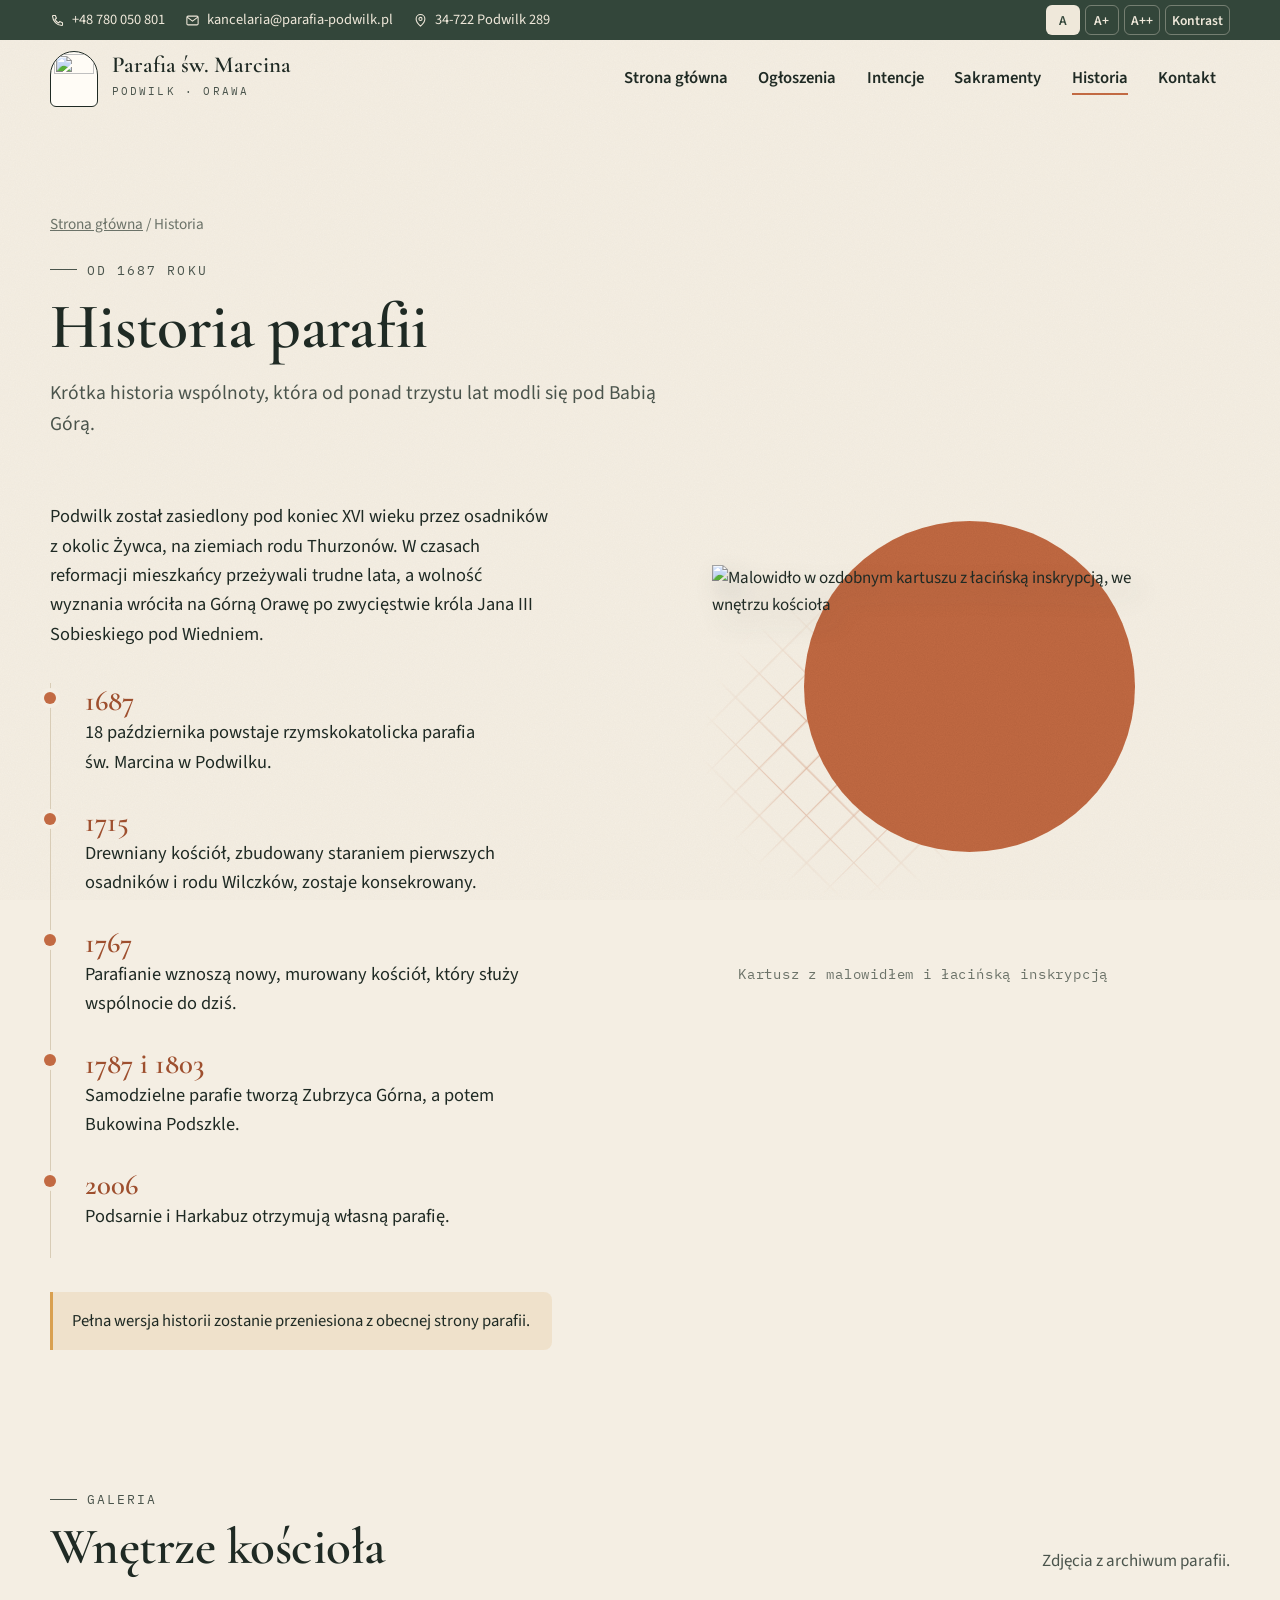
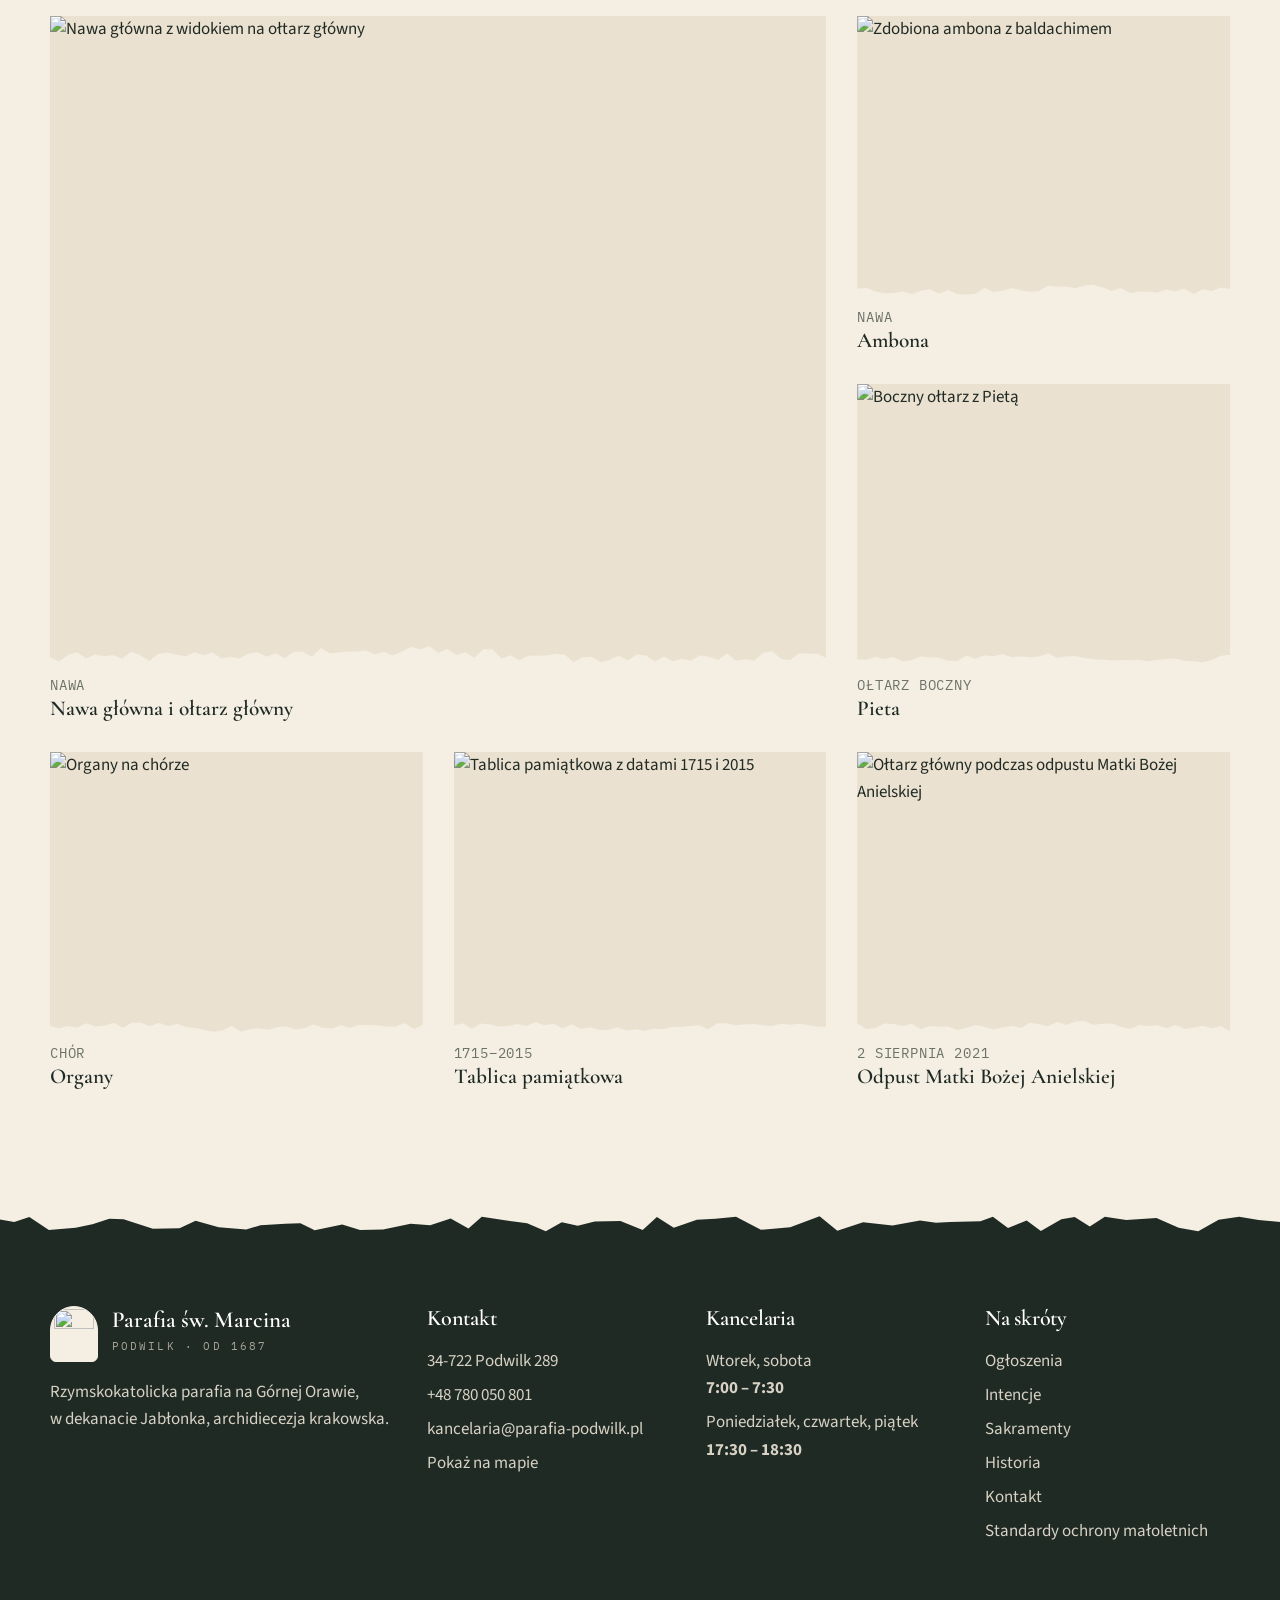
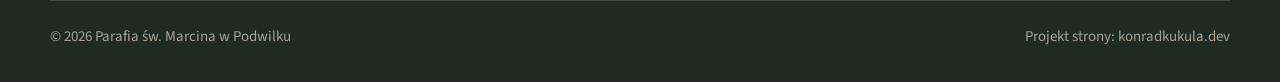
==== commit 0c16ac84: "Prawdziwe zdjęcia zamiast ilustracji SVG: kolaż, Nasz kościół, galeria - Usunięte wygenerowane ilust" ====
--- a/historia.html
+++ b/historia.html
@@ -6,7 +6,8 @@
 <title>Historia · Parafia św. Marcina w Podwilku</title>
 <meta name="description" content="Historia parafii św. Marcina w Podwilku na Górnej Orawie, od założenia w 1687 roku.">
 <meta name="theme-color" content="#33463A">
-<link rel="icon" href="favicon.svg" type="image/svg+xml">
+<link rel="icon" href="favicon.png" type="image/png">
+<link rel="apple-touch-icon" href="assets/img/ikona-180.png">
 <link rel="stylesheet" href="css/styl.css">
 </head>
 <body>
@@ -29,73 +30,35 @@
         <div><b>1787 i 1803</b>Samodzielne parafie tworzą Zubrzyca Górna, a potem Bukowina Podszkle.</div>
         <div><b>2006</b>Podsarnie i Harkabuz otrzymują własną parafię.</div>
       </div>
-      <p class="uwaga">Pełna wersja historii i galeria zdjęć zostaną przeniesione z obecnej strony parafii.</p>
+      <p class="uwaga">Pełna wersja historii zostanie przeniesiona z obecnej strony parafii.</p>
     </div>
-    <figure class="patron-obraz" data-pojaw style="margin:0;--opoznienie:.12s">
-      <div class="rama" style="padding:2rem;background:var(--papier-3)"><svg xmlns="http://www.w3.org/2000/svg" viewBox="0 0 420 300" class="kosciol" role="img" aria-labelledby="kosciol-tytul-2">
-  <title id="kosciol-tytul-2">Rysunek kościoła św. Marcina w Podwilku</title>
-  <g class="kosciol-wypelnienie">
-    <!-- dach nawy -->
-    <path d="M58 180 L104 132 L258 124 L270 170 Z" fill="#C26A43"/>
-    <path d="M58 180 L104 132 L118 132 L76 180 Z" fill="#A9573A" opacity=".55"/>
-    <!-- ściana nawy -->
-    <path d="M66 178 L266 168 L266 256 L66 256 Z" fill="#F1E8D8"/>
-    <path d="M66 178 L96 177 L96 256 L66 256 Z" fill="#E3D5BE"/>
-    <!-- fasada -->
-    <path d="M262 164 C262 148 276 150 280 140 C284 128 296 130 300 124 L340 124 L344 164 L344 268 L262 268 Z" fill="#F6EEE0"/>
-    <!-- wieża -->
-    <path d="M300 160 L300 92 L340 92 L340 160 Z" fill="#F6EEE0"/>
-    <path d="M296 92 L344 92 L342 86 L298 86 Z" fill="#E3D5BE"/>
-    <!-- hełm wieży -->
-    <path d="M300 86 C298 74 306 68 312 64 C316 60 318 56 320 52 C322 56 324 60 328 64 C334 68 342 74 340 86 Z" fill="#4B5B48"/>
-    <path d="M314 52 L326 52 L325 44 L315 44 Z" fill="#4B5B48"/>
-    <path d="M320 44 C314 42 315 36 320 33 C325 36 326 42 320 44 Z" fill="#4B5B48"/>
-    <!-- mur -->
-    <path d="M30 248 L262 248 L262 268 L30 268 Z" fill="#E6DCCB"/>
-    <!-- krzewy -->
-    <path d="M22 268 C14 252 26 236 40 240 C44 226 64 226 70 238 C82 232 96 244 92 256 C100 258 100 268 94 268 Z" fill="#7D8B69"/>
-    <path d="M318 268 C312 254 324 242 336 246 C340 232 360 232 366 244 C380 240 392 252 388 262 C396 264 396 268 390 268 Z" fill="#6F7E5D"/>
-    <path d="M150 268 C146 258 156 250 166 254 C172 246 186 248 188 258 C196 258 198 268 192 268 Z" fill="#8A976F"/>
-  </g>
-
-  <g class="kosciol-kreska" fill="none" stroke="#2B2A26" stroke-width="1.6" stroke-linecap="round" stroke-linejoin="round">
-    <!-- dach i nawa -->
-    <path pathLength="1" d="M58 180 L104 132 L258 124 L270 170"/>
-    <path pathLength="1" d="M66 178 L266 168 M66 178 L66 256 M96 177 L96 256"/>
-    <path pathLength="1" d="M104 132 L104 126 M102 128 L106 128"/>
-    <!-- okna nawy -->
-    <path pathLength="1" d="M118 236 L118 204 C118 194 132 194 132 204 L132 236 Z"/>
-    <path pathLength="1" d="M172 234 L172 202 C172 192 186 192 186 202 L186 234 Z"/>
-    <path pathLength="1" d="M226 232 L226 200 C226 190 240 190 240 200 L240 232 Z"/>
-    <!-- fasada z wolutą -->
-    <path pathLength="1" d="M262 256 L262 164 C262 148 276 150 280 140 C284 128 296 130 300 124"/>
-    <path pathLength="1" d="M344 268 L344 164 M262 176 L344 176 M270 176 L270 248 M336 176 L336 268"/>
-    <path pathLength="1" d="M280 232 L280 204 C280 195 292 195 292 204 L292 232 Z"/>
-    <path pathLength="1" d="M308 268 L308 232 C308 220 328 220 328 232 L328 268"/>
-    <!-- wieża -->
-    <path pathLength="1" d="M300 164 L300 92 M340 164 L340 92 M296 92 L344 92 L342 86 L298 86 Z"/>
-    <path pathLength="1" d="M314 150 L314 130 C314 122 326 122 326 130 L326 150 Z"/>
-    <path pathLength="1" d="M315 114 L315 102 C315 96 325 96 325 102 L325 114 Z"/>
-    <!-- hełm, latarnia, krzyż -->
-    <path pathLength="1" d="M300 86 C298 74 306 68 312 64 C316 60 318 56 320 52 C322 56 324 60 328 64 C334 68 342 74 340 86"/>
-    <path pathLength="1" d="M314 52 L326 52 L325 44 L315 44 Z M320 44 C314 42 315 36 320 33 C325 36 326 42 320 44"/>
-    <path pathLength="1" d="M320 33 L320 12 M314 19 L326 19"/>
-    <!-- mur -->
-    <path pathLength="1" d="M30 248 L262 248 M30 268 L262 268 M30 248 L30 268 M28 246 L262 246"/>
-    <!-- ziemia -->
-    <path pathLength="1" d="M8 270 C80 266 160 272 240 268 C300 266 360 272 412 268"/>
-  </g>
-
-  <!-- delikatne kreski cienia, jak w szkicowniku -->
-  <g class="kosciol-cien" stroke="#2B2A26" stroke-width=".8" opacity=".35" stroke-linecap="round">
-    <path d="M72 186 L72 250 M78 186 L78 250 M84 185 L84 250 M90 185 L90 250"/>
-    <path d="M304 98 L304 160 M308 98 L308 160"/>
-  </g>
-</svg></div>
-      <figcaption class="data-mono" style="margin-top:1.4rem;text-align:center">Kościół św. Marcina, rysunek</figcaption>
+    <figure class="patron-obraz kolko-tlo" data-pojaw style="margin:0;--opoznienie:.12s">
+      <div class="kolaz-siatka"></div>
+      <div class="kolaz-kolo"></div>
+      <img class="wyciecie-szeroke" src="assets/img/kartusz.webp" alt="Malowidło w ozdobnym kartuszu z łacińską inskrypcją, we wnętrzu kościoła" width="912" height="760">
+      <figcaption class="data-mono">Kartusz z malowidłem i łacińską inskrypcją</figcaption>
     </figure>
   </section>
-  <div class="rozdarcie rozdarcie--ciemny" aria-hidden="true" style="margin-top:5rem"></div>
+  <section class="sekcja" id="wnetrze" aria-labelledby="wn-tytul">
+    <div class="wrap">
+      <div class="sekcja-glowa" data-pojaw>
+        <div>
+          <span class="etykieta">Galeria</span>
+          <h2 id="wn-tytul">Wnętrze kościoła</h2>
+        </div>
+        <p>Zdjęcia z archiwum parafii.</p>
+      </div>
+      <div class="galeria">
+        <figure class="galeria-duze" data-pojaw><div class="karta-foto" data-podarte="dol" data-ziarno="41"><img src="assets/img/nawa.webp" alt="Nawa główna z widokiem na ołtarz główny" loading="lazy" width="1300" height="867"></div><figcaption><span class="data-mono">Nawa</span>Nawa główna i ołtarz główny</figcaption></figure>
+        <figure data-pojaw style="--opoznienie:.08s"><div class="karta-foto" data-podarte="dol" data-ziarno="43"><img src="assets/img/ambona-foto.webp" alt="Zdobiona ambona z baldachimem" loading="lazy" width="1300" height="867" style="object-position:72% 50%"></div><figcaption><span class="data-mono">Nawa</span>Ambona</figcaption></figure>
+        <figure data-pojaw style="--opoznienie:.16s"><div class="karta-foto" data-podarte="dol" data-ziarno="47"><img src="assets/img/pieta-foto.webp" alt="Boczny ołtarz z Pietą" loading="lazy" width="1300" height="867"></div><figcaption><span class="data-mono">Ołtarz boczny</span>Pieta</figcaption></figure>
+        <figure data-pojaw><div class="karta-foto" data-podarte="dol" data-ziarno="53"><img src="assets/img/organy.webp" alt="Organy na chórze" loading="lazy" width="1300" height="867"></div><figcaption><span class="data-mono">Chór</span>Organy</figcaption></figure>
+        <figure data-pojaw style="--opoznienie:.08s"><div class="karta-foto" data-podarte="dol" data-ziarno="59"><img src="assets/img/tablica-1715.webp" alt="Tablica pamiątkowa z datami 1715 i 2015" loading="lazy" width="1300" height="867"></div><figcaption><span class="data-mono">1715–2015</span>Tablica pamiątkowa</figcaption></figure>
+        <figure data-pojaw style="--opoznienie:.16s"><div class="karta-foto" data-podarte="dol" data-ziarno="61"><img src="assets/img/oltarz-glowny.webp" alt="Ołtarz główny podczas odpustu Matki Bożej Anielskiej" loading="lazy" width="1600" height="1200"></div><figcaption><span class="data-mono">2 sierpnia 2021</span>Odpust Matki Bożej Anielskiej</figcaption></figure>
+      </div>
+    </div>
+  </section>
+  <div class="rozdarcie rozdarcie--ciemny" aria-hidden="true"></div>
 </main>
 <script src="dane/parafia.js"></script>
 <script src="js/uklad.js"></script>
--- a/css/styl.css
+++ b/css/styl.css
@@ -52,7 +52,7 @@
   --tusz: #000; --tusz-2: #000; --tusz-3: #222;
   --linia: #000; --terakota: #8A2E0A; --terakota-ciemna: #6A2006; --las: #0B2615;
 }
-html[data-kontrast="wysoki"] .hero-warstwy, html[data-kontrast="wysoki"] .tekstura { display: none; }
+html[data-kontrast="wysoki"] .kolaz-siatka, html[data-kontrast="wysoki"] .kolaz-kolo::after { display: none; }
 
 * { box-sizing: border-box; }
 html { font-size: calc(106.25% * var(--skala)); scroll-behavior: smooth; -webkit-text-size-adjust: 100%; }
@@ -72,6 +72,7 @@
 body > * { position: relative; z-index: 1; }
 
 img, svg { max-width: 100%; display: block; }
+img { height: auto; }
 a { color: inherit; }
 a:focus-visible, button:focus-visible, summary:focus-visible { outline: 3px solid var(--ochra); outline-offset: 3px; border-radius: 6px; }
 .wrap { width: min(var(--szer), 100% - 2.5rem); margin-inline: auto; }
@@ -128,7 +129,11 @@
 .naglowek.przewiniety { background: rgba(244,238,227,.92); backdrop-filter: blur(10px); box-shadow: 0 1px 0 var(--linia); }
 .naglowek .wrap { display: flex; align-items: center; justify-content: space-between; gap: 1.5rem; min-height: 78px; }
 .marka { display: flex; align-items: center; gap: .8rem; text-decoration: none; }
-.marka img { width: 40px; height: 50px; }
+/* logo parafii (prawdziwy rysunek kościoła) w łuku, jak w koncepcie */
+.marka-luk { width: 48px; height: 56px; flex: none; display: grid; place-items: end center; overflow: hidden;
+  border-radius: 24px 24px 6px 6px; background: var(--papier-3); border: 1.5px solid var(--tusz); }
+.marka-luk img { width: 40px; height: auto; margin-bottom: 4px; }
+.stopka .marka-luk { background: #F4EEE3; border-color: #F4EEE3; }
 .marka b { font-family: var(--serif); font-size: 1.35rem; font-weight: 600; display: block; line-height: 1; }
 .marka small { font-family: var(--mono); font-size: .64rem; letter-spacing: .2em; text-transform: uppercase; color: var(--tusz-2); }
 .menu { display: flex; gap: .2rem; list-style: none; margin: 0; padding: 0; }
@@ -154,50 +159,70 @@
 }
 @media (min-width: 961px) { .menu-zamknij { display: none; } }
 
-/* ---------- HERO ---------- */
-.hero { position: relative; margin-top: -78px; padding-top: 78px; min-height: clamp(640px, 92vh, 860px); overflow: hidden; isolation: isolate; }
-.hero-tresc { position: relative; z-index: 5; padding-top: clamp(2.5rem, 7vh, 5rem); max-width: 600px; }
+/* ---------- HERO: tekst + kolaż z prawdziwych zdjęć ---------- */
+.hero { position: relative; margin-top: -78px; padding: calc(78px + clamp(1.5rem, 4vh, 3rem)) 0 clamp(7rem, 12vh, 9rem); overflow: hidden; isolation: isolate; }
+.hero-siatka { display: grid; grid-template-columns: minmax(0, 1fr) minmax(0, 1.12fr); gap: clamp(1.5rem, 4vw, 4rem); align-items: center; }
+.hero-tresc { position: relative; z-index: 5; max-width: 560px; }
 .hero h1 { margin: 1rem 0 1.1rem; }
 .hero h1 em { font-style: italic; font-weight: 500; color: var(--terakota-ciemna); }
 .hero .wstep { font-size: 1.2rem; color: var(--tusz-2); max-width: 30rem; }
 .hero-akcje { display: flex; gap: .8rem; flex-wrap: wrap; margin-top: 1.6rem; }
-.hero-wspolrzedne { position: absolute; right: 1.25rem; top: 104px; z-index: 6; font-family: var(--mono); font-size: .7rem; letter-spacing: .14em; color: var(--tusz-2); text-transform: uppercase; text-align: right; line-height: 1.9; }
-.hero-wspolrzedne::after { content: ""; display: block; width: 2rem; height: 1px; background: currentColor; margin: .6rem 0 0 auto; }
-
-.hero-warstwy { position: absolute; inset: 0; z-index: 1; pointer-events: none; }
-.hero-warstwy .warstwa { position: absolute; left: -2%; right: -2%; bottom: 0; height: 100%; will-change: transform; }
-.hero-warstwy .warstwa img { position: absolute; inset: 0; width: 100%; height: 100%; object-fit: cover; object-position: bottom; filter: drop-shadow(0 -6px 10px rgba(31,42,36,.16)); }
-.slonce {
-  position: absolute; z-index: 1; width: clamp(180px, 21vw, 300px); aspect-ratio: 1; border-radius: 50%;
-  right: 15%; top: 21%; background: radial-gradient(circle at 35% 30%, #E6AE63, var(--terakota) 70%);
-  box-shadow: inset -12px -16px 30px rgba(120,50,20,.25);
-}
-.slonce::after { content: ""; position: absolute; inset: 0; border-radius: inherit; opacity: .35; mix-blend-mode: multiply;
-  background-image: url("data:image/svg+xml,%3Csvg xmlns='http://www.w3.org/2000/svg' width='160' height='160'%3E%3Cfilter id='n'%3E%3CfeTurbulence type='fractalNoise' baseFrequency='1.2' numOctaves='2'/%3E%3C/filter%3E%3Crect width='100%25' height='100%25' filter='url(%23n)' opacity='.6'/%3E%3C/svg%3E"); }
-.hero-kosciol { position: absolute; z-index: 4; width: clamp(300px, 34vw, 500px); right: 7%; bottom: clamp(90px, 15vh, 140px); }
-.hero-notka { position: absolute; z-index: 6; right: clamp(1rem, 37vw, 560px); top: 250px; font-size: 1.6rem; transform: rotate(-6deg); line-height: 1.05; }
-.hero-notka::after { content: ""; display: block; width: 2.4rem; height: 1px; background: currentColor; margin-top: .5rem; }
+.hero-wsp { display: flex; gap: 1.4rem; margin: 2.4rem 0 0; font: .7rem var(--mono); letter-spacing: .14em; text-transform: uppercase; color: var(--tusz-3); }
+.hero-wsp span + span::before { content: "/"; margin-right: 1.4rem; opacity: .5; }
+.etykieta--gwiazdka::before { content: "✦"; width: auto; height: auto; background: none; color: var(--terakota); font-size: .9rem; letter-spacing: 0; }
+
+/* kolaż: koło, siatka, podarte zdjęcie nawy i wycięta ambona (Canva) */
+.kolaz { position: relative; aspect-ratio: 1 / .86; width: 100%; }
+.kolaz > * { position: absolute; margin: 0; will-change: transform; }
+.kolaz-kolo { width: 47%; aspect-ratio: 1; border-radius: 50%; top: 0; right: 9%; background: var(--terakota); overflow: hidden; }
+.kolaz-kolo::after, .papier::after { content: ""; position: absolute; inset: 0; pointer-events: none; mix-blend-mode: multiply; opacity: .55;
+  background-image: url("data:image/svg+xml,%3Csvg xmlns='http://www.w3.org/2000/svg' width='180' height='180'%3E%3Cfilter id='n'%3E%3CfeTurbulence type='fractalNoise' baseFrequency='.9' numOctaves='3' stitchTiles='stitch'/%3E%3CfeColorMatrix values='0 0 0 0 .45 0 0 0 0 .32 0 0 0 0 .2 0 0 0 .35 0'/%3E%3C/filter%3E%3Crect width='100%25' height='100%25' filter='url(%23n)'/%3E%3C/svg%3E"); }
+.kolaz-kolo--male { width: 13%; top: 31%; right: 1%; background: var(--ochra); }
+.kolaz-siatka { width: 54%; aspect-ratio: 1; top: 8%; left: 16%; transform: rotate(45deg);
+  background-image: linear-gradient(var(--terakota) 1px, transparent 1px), linear-gradient(90deg, var(--terakota) 1px, transparent 1px);
+  background-size: 11% 11%; opacity: .45;
+  -webkit-mask-image: radial-gradient(closest-side, #000 35%, transparent); mask-image: radial-gradient(closest-side, #000 35%, transparent); }
+.kolaz-foto { width: 70%; right: 0; top: 36%; transform: rotate(-2.2deg); filter: drop-shadow(0 18px 22px rgba(31,42,36,.22)); }
+.kolaz-foto .papier { position: relative; background: #FBF7EE; padding: 3.2%; }
+.kolaz-foto img { width: 100%; aspect-ratio: 3 / 2; object-fit: cover; filter: saturate(.95) sepia(.06); }
+.kolaz-ambona { height: 98%; width: auto; left: 6%; bottom: -16%; z-index: 3;
+  filter: grayscale(1) contrast(1.12) brightness(1.04) drop-shadow(10px 14px 14px rgba(31,42,36,.28)); }
+.kolaz-notka { font: .66rem/1.5 var(--mono); letter-spacing: .14em; text-transform: uppercase; color: var(--tusz-2); z-index: 4; }
+.kolaz-notka b { display: block; font: italic 500 1.35rem/1.1 var(--serif); letter-spacing: 0; text-transform: none; color: var(--terakota-ciemna); margin-bottom: .15rem; }
+.kolaz-notka--ambona { left: -2%; top: 3%; padding-right: 2.4rem; text-align: right; }
+.kolaz-notka--ambona::after { content: ""; position: absolute; right: 0; top: 1.05rem; width: 1.9rem; height: 1px; background: currentColor; }
+/* karteczka z opisem przyklejona do zdjęcia, jak w szkicowniku */
+.kolaz-notka--nawa { right: 3%; bottom: 3%; background: var(--papier-3); padding: .55rem .8rem .5rem; transform: rotate(1.5deg); border: 1px solid var(--linia); }
+.kolaz-notka--nawa b { font-size: 1.1rem; }
+
+/* wejście kolażu */
+.js .kolaz-kolo { animation: wschod 1.8s cubic-bezier(.2,.8,.2,1) both; }
+.js .kolaz-kolo--male { animation-delay: .25s; }
+.js .kolaz-siatka { animation: pojaw 1.6s ease .2s both; }
+.js .kolaz-foto { animation: wsun 1.3s cubic-bezier(.2,.8,.2,1) .35s both; }
+.js .kolaz-ambona { animation: wyrosnij 1.5s cubic-bezier(.2,.8,.2,1) .6s both; }
+.js .kolaz-notka { animation: pojaw 1s ease 1.4s both; }
+@keyframes wschod { from { transform: translateY(60px); opacity: 0; } }
+@keyframes pojaw { from { opacity: 0; } }
+@keyframes wsun { from { transform: translate(40px, 30px) rotate(3deg); opacity: 0; } }
+@keyframes wyrosnij { from { transform: translateY(50px); opacity: 0; } }
 
 @media (max-width: 900px) {
-  .hero { min-height: 0; padding-bottom: 330px; }
-  .hero-kosciol { width: min(360px, 80vw); right: 50%; transform: translateX(50%); bottom: 50px; }
-  .slonce { width: 130px; right: 5%; top: auto; bottom: 300px; }
+  .hero { padding-bottom: 6rem; }
+  .hero-siatka { grid-template-columns: 1fr; }
+  .kolaz { max-width: 560px; margin: 1rem auto 0; }
+  .hero-wsp { display: none; }
   .marka b { font-size: 1.12rem; }
-  .marka img { width: 34px; height: 43px; }
-  .hero-notka, .hero-wspolrzedne { display: none; }
-}
-
-/* rysowanie kościoła */
-.kosciol .kosciol-kreska path { stroke-dasharray: 1; stroke-dashoffset: 0; }
-.js .kosciol .kosciol-kreska path { stroke-dashoffset: 1; animation: rysuj 2.4s cubic-bezier(.6,.1,.3,1) forwards; }
-.js .kosciol .kosciol-kreska path:nth-child(n+4) { animation-delay: .25s; }
-.js .kosciol .kosciol-kreska path:nth-child(n+8) { animation-delay: .5s; }
-.js .kosciol .kosciol-kreska path:nth-child(n+12) { animation-delay: .75s; }
-.js .kosciol .kosciol-wypelnienie, .js .kosciol .kosciol-cien { opacity: 0; animation: pojaw 1.2s ease 1.3s forwards; }
-@keyframes rysuj { to { stroke-dashoffset: 0; } }
-@keyframes pojaw { to { opacity: 1; } }
-.js .slonce { animation: wschod 2.2s cubic-bezier(.2,.8,.2,1) both; }
-@keyframes wschod { from { transform: translateY(80px); opacity: 0; } }
+}
+@media (max-width: 520px) {
+  .kolaz-notka--ambona { left: -3%; top: 0; }
+  .kolaz-notka--nawa { bottom: 1%; }
+  .kolaz-notka b { font-size: 1.05rem; }
+  .kolaz-notka { font-size: .6rem; }
+}
+
+/* podarty papier: kształt liczy js/strona.js (data-podarte), tu tylko wygląd */
+[data-podarte] { -webkit-clip-path: var(--podarte, none); clip-path: var(--podarte, none); }
 
 /* ---------- najbliższa Msza ---------- */
 .najblizsza {
@@ -285,10 +310,24 @@
 @media (max-width: 1000px) { .karty { grid-template-columns: repeat(2, 1fr); } }
 @media (max-width: 520px) { .karty { grid-template-columns: 1fr; } }
 .karta { text-decoration: none; display: flex; flex-direction: column; }
-.karta-foto {
-  aspect-ratio: 4/5; overflow: hidden; position: relative; background: var(--papier-2);
-  clip-path: polygon(0 1.5%, 8% 0, 22% 1.2%, 37% 0, 55% 1.4%, 71% .2%, 86% 1.6%, 100% 0, 100% 97.5%, 91% 100%, 76% 98.4%, 60% 100%, 44% 98.2%, 28% 99.8%, 13% 98.3%, 0 100%);
-}
+.karty--kosciol .karta-foto { aspect-ratio: 3/4; }
+.karty--kosciol .karta-foto img { filter: saturate(.92) sepia(.05); }
+@media (max-width: 700px) {
+  .karty--kosciol { display: grid; grid-template-columns: none; grid-auto-flow: column; grid-auto-columns: 72%; overflow-x: auto; scroll-snap-type: x mandatory; padding-bottom: .8rem; scrollbar-width: thin; }
+  .karty--kosciol .karta { scroll-snap-align: start; }
+}
+/* aktualności na telefonie: zdjęcie obok tekstu, krótsza strona */
+@media (max-width: 520px) {
+  .karty--lista { gap: 1.6rem; }
+  .karty--lista .karta { display: grid; grid-template-columns: 36% 1fr; grid-template-rows: auto auto 1fr; column-gap: 1rem; align-items: start; }
+  .karty--lista .karta-foto { grid-column: 1; grid-row: 1 / span 3; }
+  .karty--lista .karta .data-mono { margin-top: 0; font-size: .68rem; }
+  .karty--lista .karta h3 { font-size: 1.22rem; margin-top: .2rem; }
+  .karty--lista .karta p { font-size: .93rem; margin: 0; }
+  .karty--lista .kolko { display: none; }
+  .ukryj-waskie { display: none; }
+}
+.karta-foto { aspect-ratio: 4/5; overflow: hidden; position: relative; background: var(--papier-2); }
 .karta-foto img { width: 100%; height: 100%; object-fit: cover; transition: transform .7s cubic-bezier(.2,.8,.2,1); filter: saturate(.9) sepia(.08); }
 .karta:hover .karta-foto img { transform: scale(1.05); }
 .karta-foto .brak { position: absolute; inset: 0; display: grid; place-items: center; color: var(--tusz-3); font-family: var(--mono); font-size: .75rem; }
@@ -312,11 +351,12 @@
 .patron { display: grid; grid-template-columns: .9fr 1.1fr; gap: clamp(2rem, 5vw, 5rem); align-items: center; }
 @media (max-width: 860px) { .patron { grid-template-columns: 1fr; } }
 .patron-obraz { position: relative; }
-.patron-obraz .rama { background: var(--papier-3); padding: 14px; box-shadow: var(--cien); transform: rotate(-2deg); }
-.patron-obraz img { width: 100%; aspect-ratio: 4/5; object-fit: cover; }
-.patron-obraz img.szkic { object-fit: contain; padding: 12%; background: var(--papier-2); }
-.patron-obraz .zastepczy { aspect-ratio: 4/5; display: grid; place-items: center; background: var(--papier-2); }
-.patron-obraz .zastepczy svg { width: 70%; }
+.kolko-tlo { aspect-ratio: 1; width: 100%; max-width: 460px; margin-inline: auto !important; display: grid; place-items: center; }
+.kolko-tlo > .kolaz-kolo { position: absolute; width: 72%; top: 4%; right: 4%; }
+.kolko-tlo > .kolaz-siatka { position: absolute; width: 66%; top: 20%; left: 2%; }
+.kolko-tlo > img { position: relative; z-index: 2; width: 58%; margin-top: 4%; filter: drop-shadow(8px 12px 12px rgba(31,42,36,.22)); }
+.kolko-tlo > img.wyciecie-szeroke { width: 92%; }
+.kolko-tlo figcaption { position: absolute; left: 0; right: 0; bottom: -1.4rem; text-align: center; }
 .patron blockquote { font-family: var(--serif); font-size: clamp(1.5rem, 2.6vw, 2.1rem); font-style: italic; line-height: 1.25; margin: 1.4rem 0; padding-left: 1.2rem; border-left: 2px solid var(--terakota); }
 .patroni-inni { display: flex; gap: .6rem; flex-wrap: wrap; margin-top: 1.2rem; }
 .patroni-inni span { border: 1px solid var(--linia); border-radius: 999px; padding: .35rem .9rem; font-size: .92rem; }
@@ -372,6 +412,25 @@
 .checklista li::after { content: ""; position: absolute; left: .32rem; top: .72rem; width: .38rem; height: .62rem; border: solid var(--las); border-width: 0 2px 2px 0; transform: rotate(45deg); }
 .uwaga { background: rgba(217,160,80,.16); border-left: 3px solid var(--ochra); padding: .9rem 1.1rem; border-radius: 0 8px 8px 0; font-size: .98rem; }
 
+/* galeria na stronie historii */
+.galeria { display: grid; grid-template-columns: repeat(3, 1fr); gap: clamp(1rem, 2.4vw, 2rem); }
+.galeria figure { margin: 0; }
+.galeria .karta-foto { aspect-ratio: 4/3; }
+.galeria .galeria-duze { grid-column: span 2; grid-row: span 2; }
+.galeria .galeria-duze .karta-foto { aspect-ratio: auto; height: calc(100% - 3.4rem); min-height: 280px; }
+.galeria figcaption { margin-top: .8rem; font: 600 1.25rem/1.2 var(--serif); }
+.galeria figcaption .data-mono { display: block; text-transform: uppercase; font-weight: 400; margin-bottom: .15rem; }
+.galeria > * { min-width: 0; }
+@media (max-width: 860px) {
+  .galeria { grid-template-columns: 1fr 1fr; }
+  .galeria .galeria-duze { grid-row: auto; }
+  .galeria .galeria-duze .karta-foto { height: auto; min-height: 0; aspect-ratio: 3/2; }
+  /* ostatnie zdjęcie bez pary zajmuje całą szerokość */
+  .galeria > :last-child:nth-child(even) { grid-column: span 2; }
+  .galeria > :last-child:nth-child(even) .karta-foto { aspect-ratio: 3/2; }
+}
+@media (max-width: 520px) { .galeria { gap: 1.2rem .8rem; } .galeria figcaption { font-size: 1.05rem; } .galeria figcaption .data-mono { font-size: .62rem; } }
+
 .os-czasu { position: relative; padding-left: 2rem; border-left: 1.5px solid var(--linia); margin: 2rem 0; }
 .os-czasu div { position: relative; padding-bottom: 1.6rem; }
 .os-czasu div::before { content: ""; position: absolute; left: calc(-2rem - 7px); top: .5rem; width: 12px; height: 12px; border-radius: 50%; background: var(--terakota); box-shadow: 0 0 0 4px var(--papier); }
@@ -391,12 +450,10 @@
 @media (prefers-reduced-motion: reduce) {
   *, *::before, *::after { animation: none !important; transition: none !important; scroll-behavior: auto !important; }
   .js [data-pojaw] { opacity: 1; transform: none; }
-  .js .kosciol .kosciol-kreska path { stroke-dashoffset: 0; }
-  .js .kosciol .kosciol-wypelnienie, .js .kosciol .kosciol-cien { opacity: 1; }
 }
 
 @media print {
-  .pasek-dost, .naglowek, .hero-warstwy, .stopka, .slonce { display: none !important; }
+  .pasek-dost, .naglowek, .kolaz, .stopka { display: none !important; }
   body::before { display: none; }
 }
 
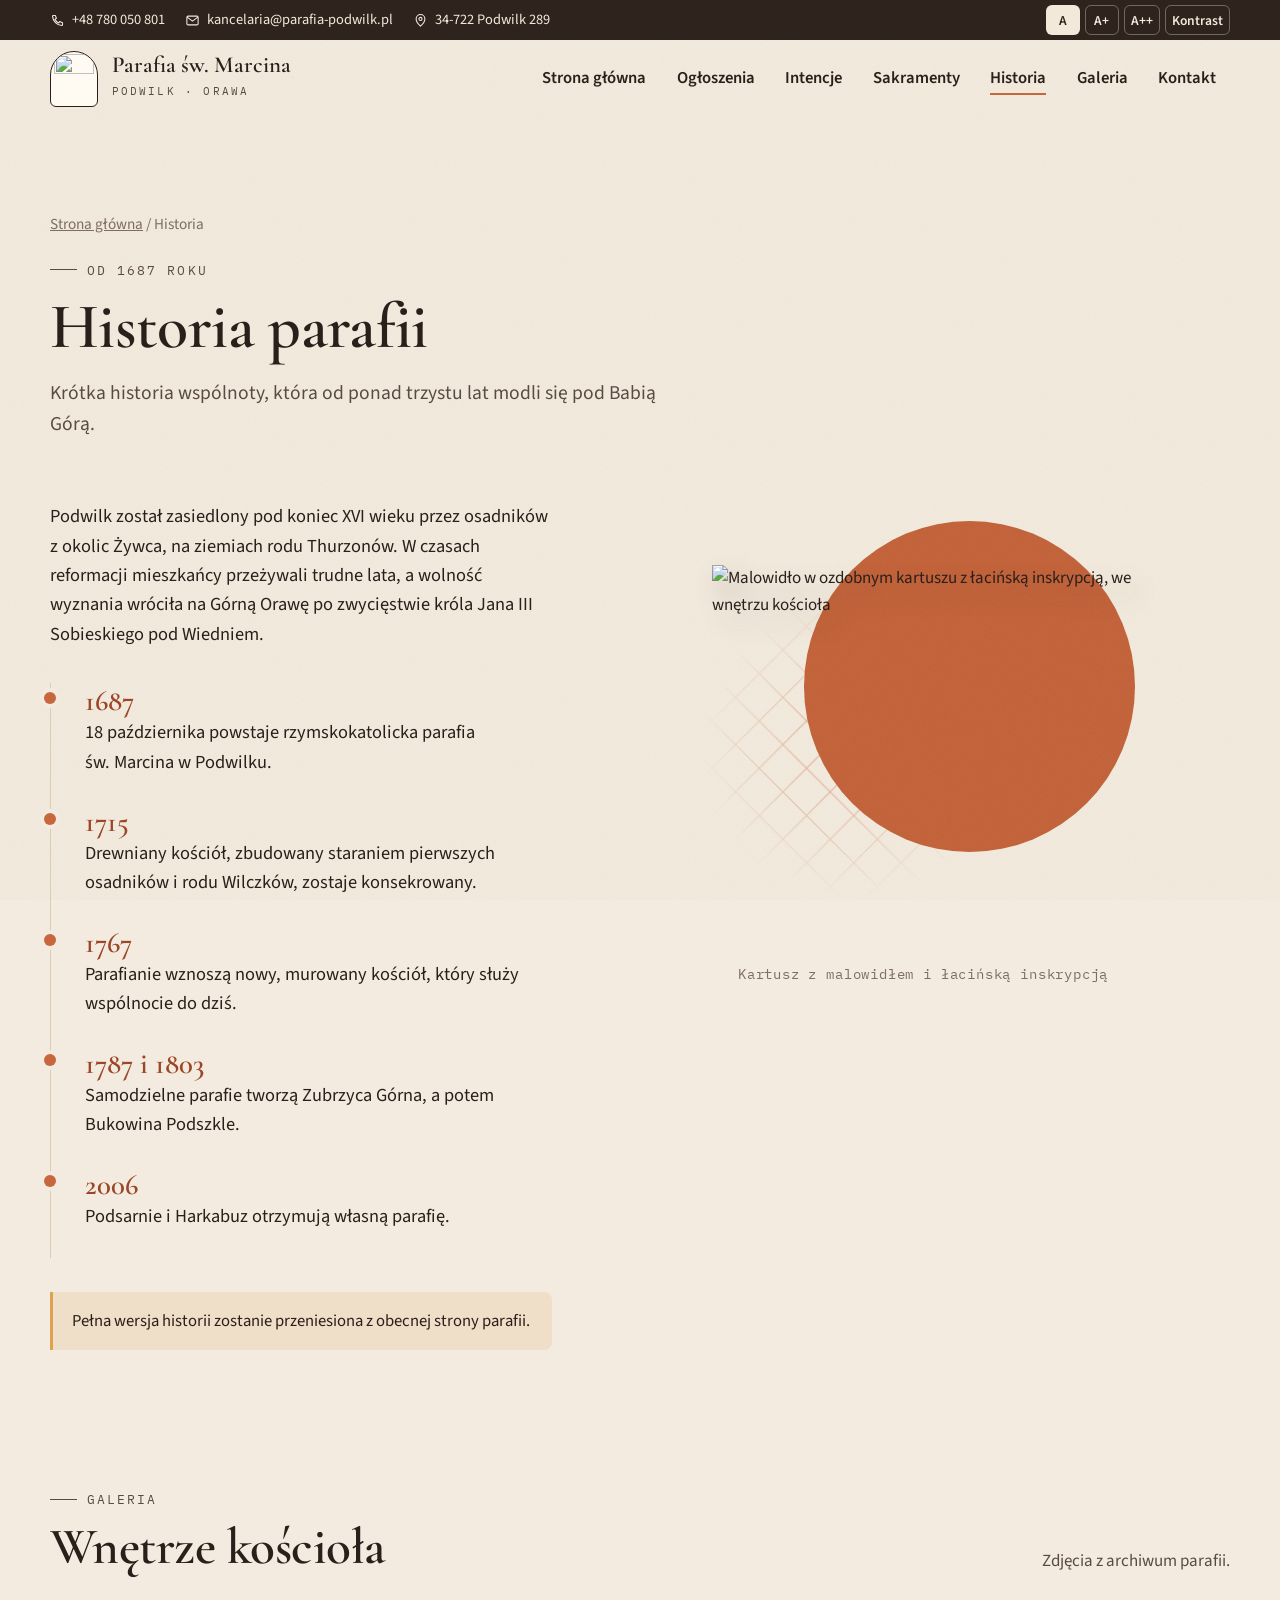
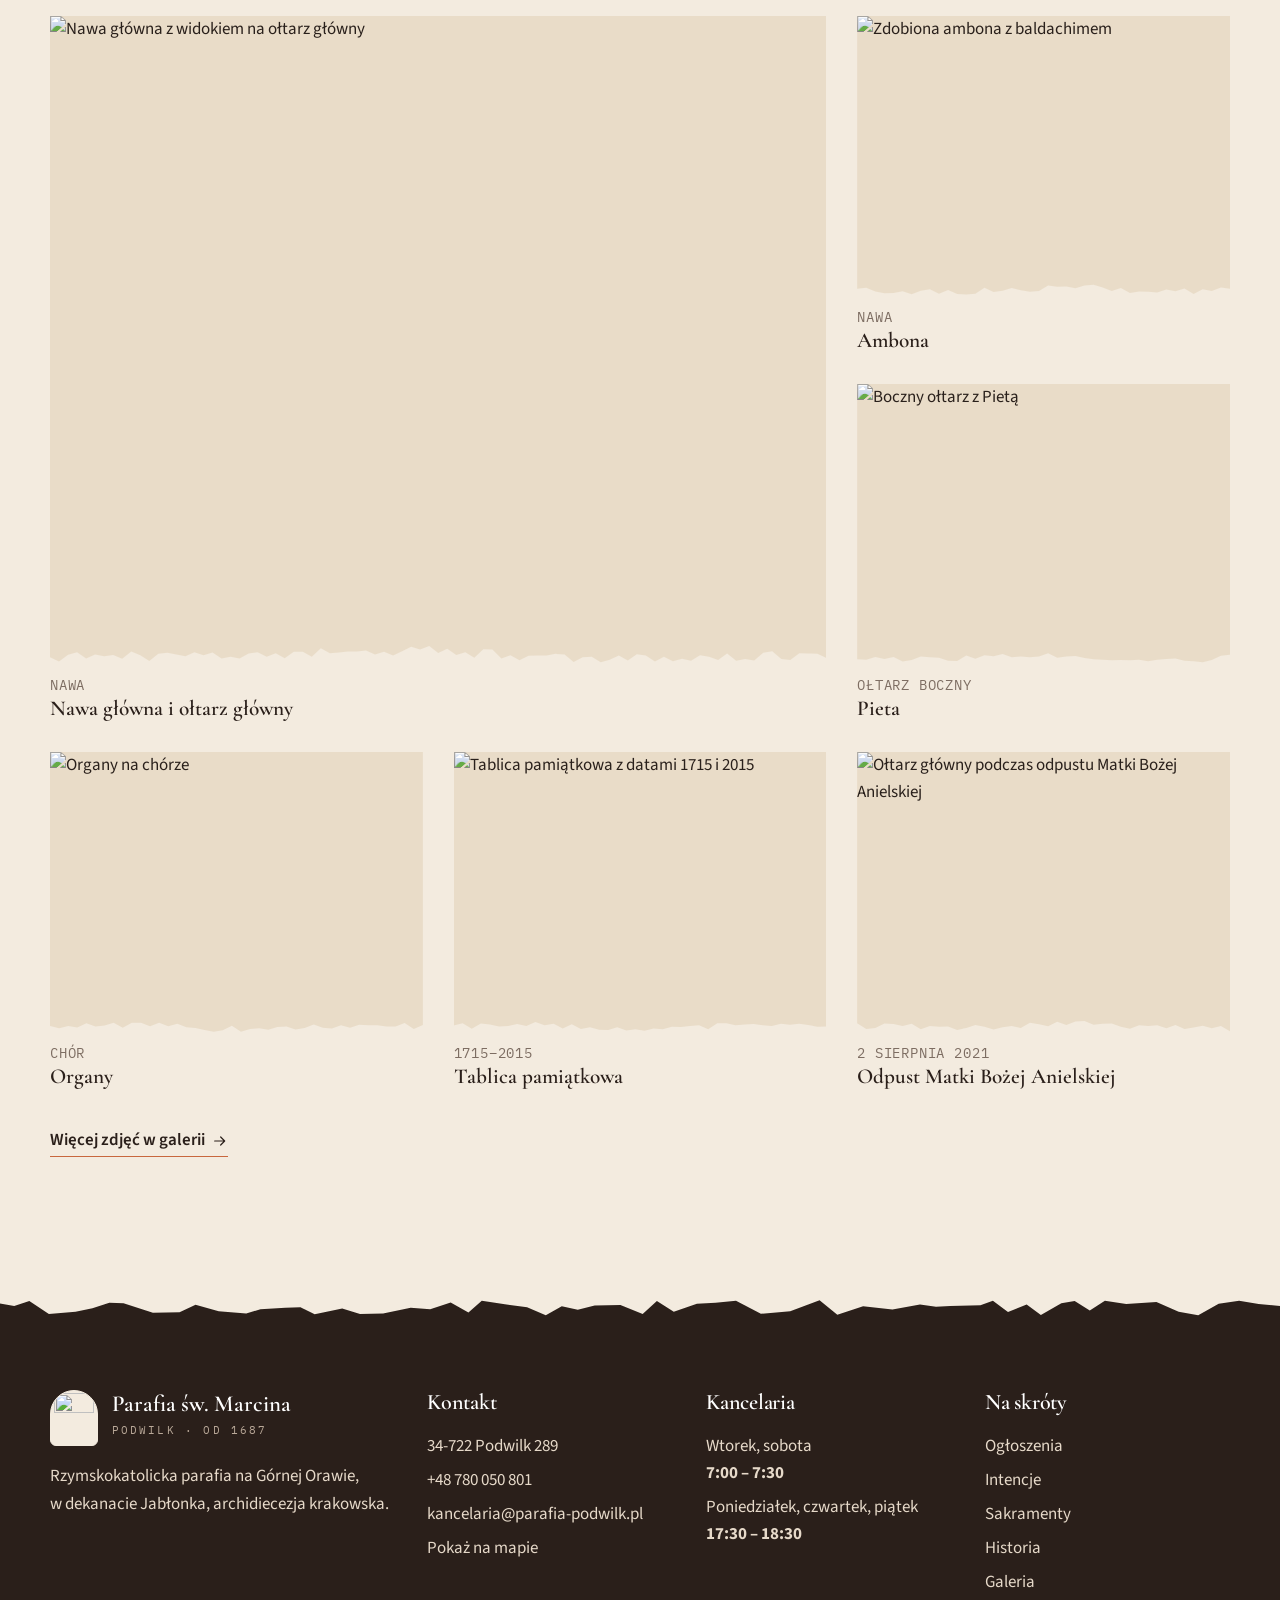
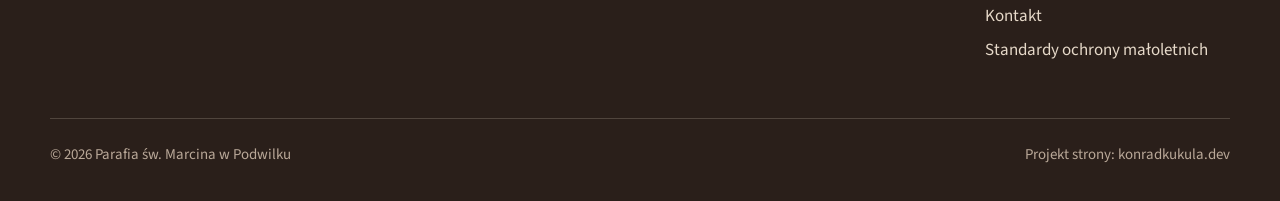
==== commit 7322308a: "Galeria z 582 zdjęciami, kolory z konceptu TERRA, więcej zdjęć na stronach - Kolorystyka: kremowy pa" ====
--- a/historia.html
+++ b/historia.html
@@ -5,7 +5,7 @@
 <meta name="viewport" content="width=device-width, initial-scale=1">
 <title>Historia · Parafia św. Marcina w Podwilku</title>
 <meta name="description" content="Historia parafii św. Marcina w Podwilku na Górnej Orawie, od założenia w 1687 roku.">
-<meta name="theme-color" content="#33463A">
+<meta name="theme-color" content="#2F231D">
 <link rel="icon" href="favicon.png" type="image/png">
 <link rel="apple-touch-icon" href="assets/img/ikona-180.png">
 <link rel="stylesheet" href="css/styl.css">
@@ -56,6 +56,7 @@
         <figure data-pojaw style="--opoznienie:.08s"><div class="karta-foto" data-podarte="dol" data-ziarno="59"><img src="assets/img/tablica-1715.webp" alt="Tablica pamiątkowa z datami 1715 i 2015" loading="lazy" width="1300" height="867"></div><figcaption><span class="data-mono">1715–2015</span>Tablica pamiątkowa</figcaption></figure>
         <figure data-pojaw style="--opoznienie:.16s"><div class="karta-foto" data-podarte="dol" data-ziarno="61"><img src="assets/img/oltarz-glowny.webp" alt="Ołtarz główny podczas odpustu Matki Bożej Anielskiej" loading="lazy" width="1600" height="1200"></div><figcaption><span class="data-mono">2 sierpnia 2021</span>Odpust Matki Bożej Anielskiej</figcaption></figure>
       </div>
+      <p style="margin-top:2.2rem" data-pojaw><a class="link-strzalka" href="galeria.html">Więcej zdjęć w galerii <svg width="16" height="16" viewBox="0 0 24 24" fill="none" stroke="currentColor" stroke-width="1.8" stroke-linecap="round" stroke-linejoin="round" aria-hidden="true"><path d="M4 12h15M13 6l6 6-6 6"/></svg></a></p>
     </div>
   </section>
   <div class="rozdarcie rozdarcie--ciemny" aria-hidden="true"></div>
--- a/css/styl.css
+++ b/css/styl.css
@@ -1,6 +1,6 @@
 /* =========================================================
    Parafia św. Marcina w Podwilku · arkusz stylów
-   Paleta: papier, szałwia, terakota, ochra (dach, góry, słońce)
+   Paleta: kremowy papier, terakota, cegła, ochra i ciemny brąz (jak koncept TERRA)
    ========================================================= */
 
 @font-face { font-family: "Cormorant"; font-weight: 500; font-style: normal; font-display: swap; src: url(../assets/fonts/cormorant-garamond-latin-500-normal.woff2) format("woff2"); unicode-range: U+0000-00FF,U+0131,U+0152-0153,U+02BB-02BC,U+02C6,U+02DA,U+02DC,U+0304,U+0308,U+0329,U+2000-206F,U+20AC,U+2122,U+2191,U+2193,U+2212,U+2215,U+FEFF,U+FFFD; }
@@ -23,19 +23,19 @@
 @font-face { font-family: "Plex Mono"; font-weight: 500; font-style: normal; font-display: swap; src: url(../assets/fonts/ibm-plex-mono-latin-ext-500-normal.woff2) format("woff2"); unicode-range: U+0100-02BA,U+02BD-02C5,U+02C7-02CC,U+02CE-02D7,U+02DD-02FF,U+0304,U+0308,U+0329,U+1D00-1DBF,U+1E00-1E9F,U+1EF2-1EFF,U+2020,U+20A0-20AB,U+20AD-20C4,U+2113,U+2C60-2C7F,U+A720-A7FF; }
 
 :root {
-  --papier: #F4EEE3;
-  --papier-2: #EAE1D0;
-  --papier-3: #FFFCF6;
-  --tusz: #1F2A24;
-  --tusz-2: #4A544C;
-  --tusz-3: #6B7268;
-  --szalwia: #7D8B69;
-  --las: #33463A;
-  --terakota: #C26A43;
-  --terakota-ciemna: #9E4F2E;
-  --ochra: #D9A050;
-  --linia: #D8CCB6;
-  --cien: 0 1px 0 rgba(31,42,36,.04), 0 10px 30px -18px rgba(31,42,36,.35);
+  --papier: #F3EBDF;
+  --papier-2: #E9DCC8;
+  --papier-3: #FFFAF2;
+  --tusz: #2A1F1A;
+  --tusz-2: #5A4B42;
+  --tusz-3: #7D6D62;
+  --ciemny: #2F231D;          /* przyciski, górny pasek */
+  --cegla: #A2492A;           /* duże terakotowe sekcje */
+  --terakota: #C8673E;
+  --terakota-ciemna: #9C4527;
+  --ochra: #DFA24C;
+  --linia: #DDCCB4;
+  --cien: 0 1px 0 rgba(42,31,26,.04), 0 10px 30px -18px rgba(42,31,26,.38);
 
   --serif: "Cormorant", "Georgia", serif;
   --sans: "Source Sans", "Segoe UI", system-ui, sans-serif;
@@ -50,11 +50,12 @@
 html[data-kontrast="wysoki"] {
   --papier: #FFFFFF; --papier-2: #F2F2F2; --papier-3: #FFFFFF;
   --tusz: #000; --tusz-2: #000; --tusz-3: #222;
-  --linia: #000; --terakota: #8A2E0A; --terakota-ciemna: #6A2006; --las: #0B2615;
+  --linia: #000; --terakota: #8A2E0A; --terakota-ciemna: #6A2006; --ciemny: #000; --cegla: #6A2006;
 }
 html[data-kontrast="wysoki"] .kolaz-siatka, html[data-kontrast="wysoki"] .kolaz-kolo::after { display: none; }
 
 * { box-sizing: border-box; }
+[hidden] { display: none !important; }
 html { font-size: calc(106.25% * var(--skala)); scroll-behavior: smooth; -webkit-text-size-adjust: 100%; }
 body {
   margin: 0; background: var(--papier); color: var(--tusz);
@@ -77,7 +78,7 @@
 a:focus-visible, button:focus-visible, summary:focus-visible { outline: 3px solid var(--ochra); outline-offset: 3px; border-radius: 6px; }
 .wrap { width: min(var(--szer), 100% - 2.5rem); margin-inline: auto; }
 .sr { position: absolute; width: 1px; height: 1px; overflow: hidden; clip: rect(0 0 0 0); white-space: nowrap; }
-.skip { position: absolute; left: 1rem; top: -4rem; z-index: 100; background: var(--las); color: #fff; padding: .6rem 1rem; border-radius: 8px; }
+.skip { position: absolute; left: 1rem; top: -4rem; z-index: 100; background: var(--ciemny); color: #fff; padding: .6rem 1rem; border-radius: 8px; }
 .skip:focus { top: 1rem; }
 
 h1, h2, h3 { font-family: var(--serif); font-weight: 600; line-height: 1.05; letter-spacing: -.01em; margin: 0; color: var(--tusz); }
@@ -95,14 +96,14 @@
 
 /* ---------- przyciski ---------- */
 .btn {
-  --bg: var(--las); --fg: #FBF7EF;
+  --bg: var(--ciemny); --fg: #FFF8EE;
   display: inline-flex; align-items: center; gap: .65rem; min-height: 48px;
   padding: .7rem 1.35rem; border-radius: 999px; border: 1.5px solid var(--bg);
   background: var(--bg); color: var(--fg); font: 600 1rem/1 var(--sans); text-decoration: none; cursor: pointer;
   transition: transform .25s ease, background .25s ease, box-shadow .25s ease;
 }
 .btn svg { width: 1.1em; height: 1.1em; transition: transform .25s ease; }
-.btn:hover { transform: translateY(-2px); box-shadow: 0 10px 20px -12px rgba(31,42,36,.6); }
+.btn:hover { transform: translateY(-2px); box-shadow: 0 10px 20px -12px rgba(42,31,26,.6); }
 .btn:hover svg { transform: translateX(3px); }
 .btn--jasny { --bg: transparent; --fg: var(--tusz); border-color: var(--tusz); }
 .btn--jasny:hover { background: var(--tusz); color: var(--papier); }
@@ -111,7 +112,7 @@
 
 /* ---------- nagłówek ---------- */
 .pasek-dost {
-  background: var(--las); color: #EFE8DA; font-size: .85rem;
+  background: var(--ciemny); color: #F3E9DA; font-size: .85rem;
 }
 .pasek-dost .wrap { display: flex; justify-content: space-between; align-items: center; gap: 1rem; min-height: 40px; flex-wrap: wrap; }
 .pasek-dost a { color: inherit; text-decoration: none; }
@@ -123,17 +124,17 @@
   background: transparent; color: inherit; border: 1px solid rgba(239,232,218,.35); border-radius: 6px;
   min-width: 34px; height: 30px; cursor: pointer; font: 600 .8rem var(--sans);
 }
-.dost-przyciski button[aria-pressed="true"] { background: #EFE8DA; color: var(--las); }
+.dost-przyciski button[aria-pressed="true"] { background: #F3E9DA; color: var(--ciemny); }
 
 .naglowek { position: sticky; top: 0; z-index: 50; transition: background .3s ease, box-shadow .3s ease; }
-.naglowek.przewiniety { background: rgba(244,238,227,.92); backdrop-filter: blur(10px); box-shadow: 0 1px 0 var(--linia); }
+.naglowek.przewiniety { background: rgba(243,235,223,.92); backdrop-filter: blur(10px); box-shadow: 0 1px 0 var(--linia); }
 .naglowek .wrap { display: flex; align-items: center; justify-content: space-between; gap: 1.5rem; min-height: 78px; }
 .marka { display: flex; align-items: center; gap: .8rem; text-decoration: none; }
 /* logo parafii (prawdziwy rysunek kościoła) w łuku, jak w koncepcie */
 .marka-luk { width: 48px; height: 56px; flex: none; display: grid; place-items: end center; overflow: hidden;
   border-radius: 24px 24px 6px 6px; background: var(--papier-3); border: 1.5px solid var(--tusz); }
 .marka-luk img { width: 40px; height: auto; margin-bottom: 4px; }
-.stopka .marka-luk { background: #F4EEE3; border-color: #F4EEE3; }
+.stopka .marka-luk { background: #F3EBDF; border-color: #F3EBDF; }
 .marka b { font-family: var(--serif); font-size: 1.35rem; font-weight: 600; display: block; line-height: 1; }
 .marka small { font-family: var(--mono); font-size: .64rem; letter-spacing: .2em; text-transform: uppercase; color: var(--tusz-2); }
 .menu { display: flex; gap: .2rem; list-style: none; margin: 0; padding: 0; }
@@ -142,22 +143,24 @@
 .menu a:hover::after, .menu a[aria-current="page"]::after { transform: scaleX(1); }
 .menu-btn { display: none; }
 
-@media (max-width: 960px) {
-  .menu-btn {
-    display: inline-flex; align-items: center; gap: .5rem; background: var(--las); color: #fff; border: 0;
-    border-radius: 999px; padding: .65rem 1.1rem; font: 600 .95rem var(--sans); min-height: 44px; cursor: pointer;
-  }
-  .menu {
-    position: fixed; inset: 0 0 0 auto; width: min(340px, 86vw); flex-direction: column; background: var(--papier-3);
-    padding: 6rem 1.5rem 2rem; box-shadow: -20px 0 60px -30px rgba(0,0,0,.4); transform: translateX(105%);
-    transition: transform .35s cubic-bezier(.2,.8,.2,1), visibility 0s .35s; z-index: 60; visibility: hidden;
-  }
-  .menu a { display: block; font-size: 1.25rem; padding: .9rem 1rem; border-bottom: 1px solid var(--linia); border-radius: 0; }
-  .menu-otwarte .menu { transform: none; visibility: visible; transition: transform .35s cubic-bezier(.2,.8,.2,1); }
-  .menu-zamknij { position: absolute; top: 1.4rem; right: 1.4rem; }
-  .pasek-dost .kontakt-mini span:nth-child(n+2) { display: none; }
-}
-@media (min-width: 961px) { .menu-zamknij { display: none; } }
+.menu a { white-space: nowrap; }
+html:not(.menu-waskie) .marka { flex: none; }
+.menu-zamknij { display: none; }
+/* menu jako wysuwany panel: na telefonie albo gdy pełne menu się nie mieści (np. przy większym tekście).
+   Klasę menu-waskie ustawia js/uklad.js. */
+.menu-waskie .menu-btn {
+  display: inline-flex; align-items: center; gap: .5rem; background: var(--ciemny); color: #fff; border: 0;
+  border-radius: 999px; padding: .65rem 1.1rem; font: 600 .95rem var(--sans); min-height: 44px; cursor: pointer;
+}
+.menu-waskie .menu {
+  position: fixed; inset: 0 0 0 auto; width: min(340px, 86vw); flex-direction: column; background: var(--papier-3);
+  padding: 6rem 1.5rem 2rem; box-shadow: -20px 0 60px -30px rgba(0,0,0,.4); transform: translateX(105%); overflow-y: auto;
+  transition: transform .35s cubic-bezier(.2,.8,.2,1), visibility 0s .35s; z-index: 60; visibility: hidden;
+}
+.menu-waskie .menu a { display: block; font-size: 1.25rem; padding: .9rem 1rem; border-bottom: 1px solid var(--linia); border-radius: 0; }
+.menu-waskie .menu-otwarte .menu { transform: none; visibility: visible; transition: transform .35s cubic-bezier(.2,.8,.2,1); }
+.menu-waskie .menu-zamknij { display: block; position: absolute; top: 1.4rem; right: 1.4rem; }
+@media (max-width: 960px) { .pasek-dost .kontakt-mini span:nth-child(n+2) { display: none; } }
 
 /* ---------- HERO: tekst + kolaż z prawdziwych zdjęć ---------- */
 .hero { position: relative; margin-top: -78px; padding: calc(78px + clamp(1.5rem, 4vh, 3rem)) 0 clamp(7rem, 12vh, 9rem); overflow: hidden; isolation: isolate; }
@@ -182,11 +185,11 @@
   background-image: linear-gradient(var(--terakota) 1px, transparent 1px), linear-gradient(90deg, var(--terakota) 1px, transparent 1px);
   background-size: 11% 11%; opacity: .45;
   -webkit-mask-image: radial-gradient(closest-side, #000 35%, transparent); mask-image: radial-gradient(closest-side, #000 35%, transparent); }
-.kolaz-foto { width: 70%; right: 0; top: 36%; transform: rotate(-2.2deg); filter: drop-shadow(0 18px 22px rgba(31,42,36,.22)); }
+.kolaz-foto { width: 70%; right: 0; top: 36%; transform: rotate(-2.2deg); filter: drop-shadow(0 18px 22px rgba(42,31,26,.22)); }
 .kolaz-foto .papier { position: relative; background: #FBF7EE; padding: 3.2%; }
 .kolaz-foto img { width: 100%; aspect-ratio: 3 / 2; object-fit: cover; filter: saturate(.95) sepia(.06); }
 .kolaz-ambona { height: 98%; width: auto; left: 6%; bottom: -16%; z-index: 3;
-  filter: grayscale(1) contrast(1.12) brightness(1.04) drop-shadow(10px 14px 14px rgba(31,42,36,.28)); }
+  filter: grayscale(1) contrast(1.12) brightness(1.04) drop-shadow(10px 14px 14px rgba(42,31,26,.28)); }
 .kolaz-notka { font: .66rem/1.5 var(--mono); letter-spacing: .14em; text-transform: uppercase; color: var(--tusz-2); z-index: 4; }
 .kolaz-notka b { display: block; font: italic 500 1.35rem/1.1 var(--serif); letter-spacing: 0; text-transform: none; color: var(--terakota-ciemna); margin-bottom: .15rem; }
 .kolaz-notka--ambona { left: -2%; top: 3%; padding-right: 2.4rem; text-align: right; }
@@ -231,7 +234,7 @@
   display: grid; grid-template-columns: 1.15fr 1fr 1fr 1fr; overflow: hidden;
 }
 .najblizsza > div { padding: 1.4rem 1.5rem; border-left: 1px solid var(--linia); }
-.najblizsza > div:first-child { border-left: 0; background: var(--las); color: #F4EEE3; }
+.najblizsza > div:first-child { border-left: 0; background: var(--cegla); color: #FFF4E8; }
 .najblizsza .etykieta { color: inherit; opacity: .85; }
 .najblizsza .duze { font-family: var(--serif); font-size: 2.6rem; font-weight: 600; line-height: 1; margin: .5rem 0 .2rem; }
 .najblizsza .male { font-size: .95rem; opacity: .9; }
@@ -255,12 +258,13 @@
 .sekcja-glowa { display: flex; justify-content: space-between; align-items: end; gap: 2rem; margin-bottom: 2.4rem; flex-wrap: wrap; }
 .sekcja-glowa h2 { margin-top: .7rem; }
 .sekcja-glowa p { max-width: 26rem; color: var(--tusz-2); margin: 0; }
-.sekcja--ciemna { background: var(--las); color: #EEE6D6; }
-.sekcja--ciemna h2, .sekcja--ciemna h3 { color: #FBF7EF; }
-.sekcja--ciemna .etykieta { color: #CFC6B2; }
+.sekcja--ciemna { background: var(--cegla); color: #FBEBDD; }
+.sekcja--ciemna h2, .sekcja--ciemna h3 { color: #FFF8EF; }
+.sekcja--ciemna .etykieta { color: #F6D9C4; }
+.sekcja--ciemna .sekcja-glowa p { color: #F8E2D2; }
 
 /* wydarta krawędź między sekcjami */
-.rozdarcie { display: block; width: 100%; height: 34px; background: var(--las);
+.rozdarcie { display: block; width: 100%; height: 34px; background: var(--cegla);
   -webkit-mask: url(../assets/svg/rozdarcie.svg) center / 100% 100% no-repeat; mask: url(../assets/svg/rozdarcie.svg) center / 100% 100% no-repeat; margin-bottom: -1px; }
 .rozdarcie--gora { transform: scaleY(-1); margin: -1px 0 0; }
 .rozdarcie--ciemny { background: var(--tusz); }
@@ -289,7 +293,7 @@
   padding: .45rem .5rem; cursor: pointer; font: 600 .8rem var(--sans); color: var(--tusz-2); line-height: 1.25;
 }
 .dni button span { display: block; font: 600 1.25rem var(--serif); color: var(--tusz); }
-.dni button[aria-selected="true"] { background: var(--las); border-color: var(--las); color: #E9E0CF; }
+.dni button[aria-selected="true"] { background: var(--cegla); border-color: var(--cegla); color: #FFF4E8; }
 .dni button[aria-selected="true"] span { color: #fff; }
 .intencje-lista { list-style: none; padding: 0; margin: 0; }
 .intencje-lista li { display: grid; grid-template-columns: 4rem 1fr; gap: .8rem; padding: .8rem 0; border-bottom: 1px dashed var(--linia); }
@@ -298,12 +302,12 @@
 
 /* ---------- wydarzenia ---------- */
 .wydarzenia { display: grid; grid-template-columns: repeat(auto-fit, minmax(240px, 1fr)); gap: 1rem; }
-.wydarzenie { border-top: 2px solid #EEE6D6; padding-top: 1.1rem; display: grid; grid-template-columns: auto 1fr; gap: 1rem; }
-.wydarzenie .kal { width: 64px; text-align: center; border: 1.5px solid rgba(238,230,214,.5); border-radius: 10px; padding: .4rem 0; height: max-content; }
+.wydarzenie { border-top: 2px solid rgba(255,240,228,.55); padding-top: 1.1rem; display: grid; grid-template-columns: auto 1fr; gap: 1rem; }
+.wydarzenie .kal { width: 64px; text-align: center; border: 1.5px solid rgba(255,240,228,.55); border-radius: 10px; padding: .4rem 0; height: max-content; }
 .wydarzenie .kal b { display: block; font: 600 1.9rem/1 var(--serif); color: #fff; }
 .wydarzenie .kal small { font: .68rem var(--mono); letter-spacing: .12em; text-transform: uppercase; }
 .wydarzenie h3 { font-size: 1.4rem; margin-bottom: .3rem; }
-.wydarzenie p { margin: 0; font-size: .97rem; opacity: .85; }
+.wydarzenie p { margin: 0; font-size: .97rem; }
 
 /* ---------- aktualności ---------- */
 .karty { display: grid; grid-template-columns: repeat(4, 1fr); gap: clamp(1rem, 2vw, 1.6rem); }
@@ -354,7 +358,7 @@
 .kolko-tlo { aspect-ratio: 1; width: 100%; max-width: 460px; margin-inline: auto !important; display: grid; place-items: center; }
 .kolko-tlo > .kolaz-kolo { position: absolute; width: 72%; top: 4%; right: 4%; }
 .kolko-tlo > .kolaz-siatka { position: absolute; width: 66%; top: 20%; left: 2%; }
-.kolko-tlo > img { position: relative; z-index: 2; width: 58%; margin-top: 4%; filter: drop-shadow(8px 12px 12px rgba(31,42,36,.22)); }
+.kolko-tlo > img { position: relative; z-index: 2; width: 58%; margin-top: 4%; filter: drop-shadow(8px 12px 12px rgba(42,31,26,.22)); }
 .kolko-tlo > img.wyciecie-szeroke { width: 92%; }
 .kolko-tlo figcaption { position: absolute; left: 0; right: 0; bottom: -1.4rem; text-align: center; }
 .patron blockquote { font-family: var(--serif); font-size: clamp(1.5rem, 2.6vw, 2.1rem); font-style: italic; line-height: 1.25; margin: 1.4rem 0; padding-left: 1.2rem; border-left: 2px solid var(--terakota); }
@@ -367,10 +371,10 @@
 .konto.cel { border-color: var(--terakota); }
 .konto .nr { font: 500 clamp(.95rem, 2.4vw, 1.12rem) var(--mono); letter-spacing: .02em; margin: .7rem 0 1rem; word-break: break-word; }
 .kopiuj { display: inline-flex; gap: .5rem; align-items: center; background: transparent; border: 1.5px solid var(--tusz); border-radius: 999px; padding: .5rem 1rem; font: 600 .9rem var(--sans); cursor: pointer; min-height: 40px; color: var(--tusz); }
-.kopiuj.ok { background: var(--las); border-color: var(--las); color: #fff; }
+.kopiuj.ok { background: var(--cegla); border-color: var(--cegla); color: #fff; }
 
 /* ---------- stopka ---------- */
-.stopka { background: var(--tusz); color: #D8D2C4; padding: 4rem 0 2rem; }
+.stopka { background: var(--tusz); color: #E6D9C9; padding: 4rem 0 2rem; }
 .stopka h3 { color: #fff; font-size: 1.3rem; margin-bottom: .8rem; }
 .stopka-siatka { display: grid; grid-template-columns: 1.4fr 1fr 1fr 1fr; gap: 2rem; }
 @media (max-width: 860px) { .stopka-siatka { grid-template-columns: 1fr 1fr; } }
@@ -379,9 +383,9 @@
 .stopka li { padding: .2rem 0; }
 .stopka a { text-decoration: none; }
 .stopka a:hover { color: #fff; text-decoration: underline; }
-.stopka-dol { border-top: 1px solid rgba(216,210,196,.2); margin-top: 3rem; padding-top: 1.4rem; display: flex; justify-content: space-between; gap: 1rem; flex-wrap: wrap; font-size: .88rem; color: #A8A396; }
+.stopka-dol { border-top: 1px solid rgba(230,217,201,.2); margin-top: 3rem; padding-top: 1.4rem; display: flex; justify-content: space-between; gap: 1rem; flex-wrap: wrap; font-size: .88rem; color: #B9A898; }
 .stopka .marka b { color: #fff; }
-.stopka .marka small { color: #A8A396; }
+.stopka .marka small { color: #B9A898; }
 
 /* ---------- podstrony ---------- */
 .podstrona-glowa { padding: clamp(3rem, 8vw, 5.5rem) 0 2.5rem; position: relative; }
@@ -408,8 +412,8 @@
 .akordeon h4 { font: 600 .78rem var(--mono); letter-spacing: .14em; text-transform: uppercase; color: var(--tusz-2); margin: 0 0 .6rem; }
 .checklista { list-style: none; padding: 0; margin: 0; }
 .checklista li { position: relative; padding: .35rem 0 .35rem 1.9rem; }
-.checklista li::before { content: ""; position: absolute; left: 0; top: .6rem; width: 1.05rem; height: 1.05rem; border: 1.5px solid var(--szalwia); border-radius: 4px; }
-.checklista li::after { content: ""; position: absolute; left: .32rem; top: .72rem; width: .38rem; height: .62rem; border: solid var(--las); border-width: 0 2px 2px 0; transform: rotate(45deg); }
+.checklista li::before { content: ""; position: absolute; left: 0; top: .6rem; width: 1.05rem; height: 1.05rem; border: 1.5px solid var(--terakota); border-radius: 4px; }
+.checklista li::after { content: ""; position: absolute; left: .32rem; top: .72rem; width: .38rem; height: .62rem; border: solid var(--cegla); border-width: 0 2px 2px 0; transform: rotate(45deg); }
 .uwaga { background: rgba(217,160,80,.16); border-left: 3px solid var(--ochra); padding: .9rem 1.1rem; border-radius: 0 8px 8px 0; font-size: .98rem; }
 
 /* galeria na stronie historii */
@@ -443,6 +447,143 @@
 .archiwum details { border-bottom: 1px solid var(--linia); padding: .9rem 0; }
 .archiwum summary { cursor: pointer; font: 600 1.3rem var(--serif); }
 
+/* ---------- nagłówek podstrony ze zdjęciem (mały kolaż jak na stronie głównej) ---------- */
+.podstrona-glowa--foto { padding-top: clamp(2rem, 5vw, 3.6rem); }
+.glowa-siatka { display: grid; grid-template-columns: minmax(0, 1.1fr) minmax(0, .9fr); gap: clamp(1.5rem, 4vw, 4rem); align-items: center; }
+.glowa-foto { position: relative; margin: 0; width: 100%; max-width: 500px; aspect-ratio: 6 / 5; justify-self: end; }
+.glowa-foto .kolaz-kolo { position: absolute; width: 56%; top: -4%; right: -2%; }
+.glowa-foto .kolaz-siatka { position: absolute; width: 60%; top: 0; left: 6%; }
+.glowa-odbitka { position: absolute; left: 0; bottom: 6%; width: 88%; rotate: -2deg; filter: drop-shadow(0 16px 20px rgba(42,31,26,.24)); }
+.glowa-odbitka .papier { position: relative; background: #FBF7EE; padding: 3.2%; }
+.glowa-odbitka img { width: 100%; aspect-ratio: 4 / 3; object-fit: cover; filter: saturate(.95) sepia(.06); }
+.glowa-foto .kolaz-notka { position: absolute; right: 0; bottom: 0; background: var(--papier-3); padding: .5rem .8rem .45rem; rotate: 1.5deg; border: 1px solid var(--linia); margin: 0; }
+.glowa-foto .kolaz-notka b { font-size: 1.1rem; }
+/* rysunek kościoła z logo na kole */
+.glowa-foto--rysunek .kolaz-kolo { width: 70%; top: 8%; right: 10%; }
+.glowa-foto--rysunek > img { position: absolute; z-index: 2; width: 44%; left: 30%; top: 12%; filter: drop-shadow(8px 12px 12px rgba(42,31,26,.22)); }
+@media (max-width: 860px) {
+  .glowa-siatka { grid-template-columns: 1fr; }
+  .glowa-foto { justify-self: center; max-width: 420px; margin-top: .5rem; }
+}
+
+/* ---------- galeria: odbitki zdjęć ---------- */
+.sekcja--kraft { background: var(--papier-2); position: relative; overflow: hidden; }
+.rozdarcie--kraft { background: var(--papier-2); }
+.galeria-kolo { position: absolute; width: clamp(220px, 30vw, 420px); aspect-ratio: 1; border-radius: 50%; right: -7%; top: 34%; background: var(--terakota); opacity: .9; overflow: hidden; pointer-events: none; }
+.galeria-kolo::after { content: ""; position: absolute; inset: 0; mix-blend-mode: multiply; opacity: .5;
+  background-image: url("data:image/svg+xml,%3Csvg xmlns='http://www.w3.org/2000/svg' width='180' height='180'%3E%3Cfilter id='n'%3E%3CfeTurbulence type='fractalNoise' baseFrequency='.9' numOctaves='3' stitchTiles='stitch'/%3E%3CfeColorMatrix values='0 0 0 0 .45 0 0 0 0 .32 0 0 0 0 .2 0 0 0 .35 0'/%3E%3C/filter%3E%3Crect width='100%25' height='100%25' filter='url(%23n)'/%3E%3C/svg%3E"); }
+.sekcja--kraft .wrap { position: relative; }
+.odbitki { display: grid; grid-template-columns: repeat(3, minmax(0, 1fr)); gap: clamp(2rem, 4vw, 3.4rem) clamp(1.2rem, 3.4vw, 3rem); padding-top: .6rem; }
+.odbitki > :nth-child(3n+2) { margin-top: 2.4rem; }
+.odbitka { display: block; text-decoration: none; color: inherit; border-radius: 4px; }
+.odbitka-papier { display: block; position: relative; background: #FBF7EE; padding: 10px 10px 0; rotate: var(--obrot, 0deg);
+  box-shadow: 0 1px 0 rgba(42,31,26,.05), 0 16px 28px -18px rgba(42,31,26,.6);
+  transition: rotate .45s cubic-bezier(.2,.8,.2,1), translate .45s cubic-bezier(.2,.8,.2,1), box-shadow .45s ease; }
+/* pasek taśmy, którym odbitka jest przyklejona */
+.odbitka-papier::before { content: ""; position: absolute; z-index: 2; top: -11px; left: 50%; width: 88px; height: 22px; transform: translateX(-50%) rotate(-3deg); background: rgba(223,162,76,.55); }
+.odbitka-foto { display: block; aspect-ratio: 4 / 3; overflow: hidden; background: var(--papier-2); }
+.odbitka-foto img { width: 100%; height: 100%; object-fit: cover; filter: saturate(.92) sepia(.06); transition: transform .7s cubic-bezier(.2,.8,.2,1); }
+.odbitka-podpis { display: block; padding: .75rem .25rem .9rem; }
+.odbitka-podpis b { display: block; font: 600 1.28rem/1.15 var(--serif); }
+.odbitka-podpis small { display: block; margin-top: .3rem; font: .68rem var(--mono); letter-spacing: .1em; text-transform: uppercase; color: var(--tusz-3); }
+.odbitka-podpis small span { white-space: nowrap; }
+.odbitka-podpis small span + span::before { content: "· "; }
+.odbitka:hover .odbitka-papier, .odbitka:focus-visible .odbitka-papier { rotate: 0deg; translate: 0 -6px; box-shadow: 0 1px 0 rgba(42,31,26,.05), 0 26px 40px -20px rgba(42,31,26,.6); }
+.odbitka:hover .odbitka-foto img { transform: scale(1.04); }
+.odbitki-dol { margin: 3rem 0 0; display: flex; flex-wrap: wrap; gap: 1rem 1.6rem; align-items: center; }
+@media (max-width: 900px) {
+  .galeria-kolo { top: auto; bottom: 14%; right: -22%; width: 62vw; }
+  .odbitki { grid-template-columns: repeat(2, minmax(0, 1fr)); }
+  .odbitki > :nth-child(3n+2) { margin-top: 0; }
+  .odbitki > :nth-child(even) { margin-top: 1.6rem; }
+}
+@media (max-width: 520px) {
+  .odbitki { gap: 1.6rem .9rem; }
+  .odbitka-papier { padding: 6px 6px 0; }
+  .odbitka-papier::before { width: 60px; height: 16px; top: -8px; }
+  .odbitka-podpis { padding: .5rem .1rem .6rem; }
+  .odbitka-podpis b { font-size: 1.02rem; }
+  .odbitka-podpis small { font-size: .58rem; letter-spacing: .06em; }
+  .odbitka-podpis small span { display: block; }
+  .odbitka-podpis small span + span::before { content: none; }
+}
+/* wachlarz trzech odbitek w nagłówku galerii */
+.odbitki--wachlarz { display: grid; grid-template-columns: 1fr; padding: 1.5rem 0 0; width: 100%; max-width: 480px; justify-self: end; }
+.odbitki--wachlarz > * { grid-area: 1 / 1; width: 62%; margin: 0 !important; }
+.odbitki--wachlarz > :nth-child(1) { justify-self: start; margin-top: 9% !important; }
+.odbitki--wachlarz > :nth-child(1) .odbitka-papier { rotate: -7deg; }
+.odbitki--wachlarz > :nth-child(2) { justify-self: center; z-index: 2; }
+.odbitki--wachlarz > :nth-child(2) .odbitka-papier { rotate: 1.5deg; }
+.odbitki--wachlarz > :nth-child(3) { justify-self: end; margin-top: 13% !important; z-index: 1; }
+.odbitki--wachlarz > :nth-child(3) .odbitka-papier { rotate: 7deg; }
+.odbitki--wachlarz .odbitka:hover { z-index: 3; }
+.odbitki--wachlarz .odbitka-podpis small { display: none; }
+.odbitki--wachlarz .odbitka-podpis b { font-size: 1.05rem; }
+/* boczne odbitki bez podpisu (czytnik ekranu nadal go odczyta), z szerszym marginesem na dole jak polaroid */
+.odbitki--wachlarz > :not(:nth-child(2)) .odbitka-podpis { position: absolute; width: 1px; height: 1px; overflow: hidden; clip: rect(0 0 0 0); white-space: nowrap; padding: 0; }
+.odbitki--wachlarz > :not(:nth-child(2)) .odbitka-papier { padding-bottom: 2.4rem; }
+@media (max-width: 860px) { .odbitki--wachlarz { justify-self: center; max-width: 380px; padding-top: .5rem; } }
+@media (max-width: 520px) { .odbitki--wachlarz { max-width: 330px; } .odbitki--wachlarz .odbitka-podpis b { font-size: .98rem; } }
+
+/* ---------- galeria: lista albumów ---------- */
+.albumy { display: grid; grid-template-columns: repeat(3, minmax(0, 1fr)); gap: clamp(2rem, 3.4vw, 2.8rem) clamp(1rem, 2vw, 1.6rem); }
+@media (max-width: 1000px) { .albumy { grid-template-columns: repeat(2, minmax(0, 1fr)); } }
+@media (max-width: 600px) { .albumy { grid-template-columns: 1fr; } }
+.album-mozaika { position: relative; display: grid; grid-template-columns: minmax(0, 2fr) minmax(0, 1fr); grid-template-rows: minmax(0, 1fr) minmax(0, 1fr); gap: 4px; aspect-ratio: 4 / 3; background: var(--papier); }
+.album-mozaika--jedno { grid-template-columns: minmax(0, 1fr); grid-template-rows: minmax(0, 1fr); }
+.album-mozaika .kadr { display: block; overflow: hidden; min-height: 0; background: var(--papier-2); }
+.album-mozaika .kadr:first-child { grid-row: 1 / span 2; }
+.album-mozaika img { width: 100%; height: 100%; object-fit: cover; filter: saturate(.92) sepia(.06); transition: transform .7s cubic-bezier(.2,.8,.2,1); }
+.album:hover .album-mozaika img { transform: scale(1.05); }
+.album-ile { position: absolute; z-index: 2; left: .7rem; top: .7rem; background: var(--papier-3); color: var(--tusz); padding: .3rem .55rem .26rem; border-radius: 3px;
+  font: 500 .68rem var(--mono); letter-spacing: .1em; text-transform: uppercase; rotate: -2deg; box-shadow: 0 6px 12px -8px rgba(42,31,26,.6); }
+
+/* ---------- galeria: jeden album ---------- */
+.album-widok { padding: clamp(2.5rem, 6vw, 4.5rem) 0 1rem; }
+.album-tytul { font-size: clamp(2.2rem, 4.6vw, 3.8rem); margin-top: .8rem; max-width: 30ch; }
+.album-tytul:focus { outline: none; }
+.album-opis { max-width: 38rem; color: var(--tusz-2); font-size: 1.12rem; margin: 1rem 0 0; }
+.zdjecia { list-style: none; padding: 0; margin: 2.2rem 0 0; display: grid; grid-template-columns: repeat(auto-fill, minmax(150px, 1fr)); gap: 6px; }
+.zdjecie { display: block; width: 100%; aspect-ratio: 1; padding: 0; margin: 0; border: 0; border-radius: 3px; overflow: hidden; background: var(--papier-2); cursor: zoom-in; }
+.zdjecie img { width: 100%; height: 100%; object-fit: cover; filter: saturate(.92) sepia(.06); transition: transform .5s cubic-bezier(.2,.8,.2,1), filter .3s ease; }
+.zdjecie:hover img, .zdjecie:focus-visible img { transform: scale(1.06); filter: none; }
+@media (max-width: 520px) { .zdjecia { grid-template-columns: repeat(auto-fill, minmax(100px, 1fr)); gap: 4px; margin-top: 1.6rem; } }
+.album-dol { display: flex; flex-wrap: wrap; gap: 1rem 2rem; align-items: center; justify-content: space-between; margin-top: 2rem; }
+.album-zrodlo { margin: 1.6rem 0 0; font-size: .9rem; color: var(--tusz-3); }
+.album-zrodlo a { word-break: break-word; }
+.album-nawigacja { display: grid; grid-template-columns: 1fr 1fr; gap: 1rem 2rem; margin-top: 2.6rem; padding-top: 1.6rem; border-top: 1px solid var(--linia); }
+.album-sasiad { text-decoration: none; display: flex; flex-direction: column; gap: .3rem; }
+.album-sasiad b { font: 600 1.35rem/1.15 var(--serif); transition: color .2s ease; }
+.album-sasiad:hover b { color: var(--terakota-ciemna); }
+.album-sasiad--nast { text-align: right; align-items: flex-end; }
+@media (max-width: 520px) { .album-sasiad b { font-size: 1.1rem; } }
+
+/* ---------- galeria: powiększone zdjęcie ---------- */
+.lightbox { position: fixed; inset: 0; width: 100%; height: 100%; max-width: none; max-height: none; margin: 0; padding: 0; border: 0;
+  background: rgba(30,22,18,.96); color: #F3EBDF; overflow: hidden; }
+.lightbox[open] { display: grid; place-items: center; }
+.lightbox::backdrop { background: rgba(30,22,18,.6); }
+.lightbox figure { margin: 0; max-width: 100%; display: flex; flex-direction: column; align-items: center; gap: .9rem; padding: 4.5rem 6rem 1.5rem; }
+.lightbox img { max-width: min(100%, 1600px); max-height: calc(100vh - 10rem); max-height: calc(100dvh - 10rem); width: auto; height: auto;
+  background: #FBF7EE; padding: 8px; box-shadow: 0 30px 60px -30px rgba(0,0,0,.8); opacity: .25; transition: opacity .35s ease; }
+.lightbox img.zaladowane { opacity: 1; }
+.lightbox figcaption { display: flex; flex-wrap: wrap; justify-content: center; gap: .3rem 1rem; align-items: baseline; text-align: center; max-width: 46rem; font-size: .98rem; }
+.lb-licznik { font: 500 .8rem var(--mono); letter-spacing: .12em; color: #D6C2AF; white-space: nowrap; }
+.lb-przycisk { position: absolute; width: 52px; height: 52px; border-radius: 50%; border: 1.5px solid rgba(243,235,223,.55); background: rgba(30,22,18,.45);
+  color: #F3EBDF; display: grid; place-items: center; cursor: pointer; transition: background .2s ease, border-color .2s ease; }
+.lb-przycisk:hover { background: var(--terakota); border-color: var(--terakota); }
+.lb-zamknij { top: 1rem; right: 1rem; }
+.lb-poprz { left: 1.2rem; top: 50%; translate: 0 -50%; }
+.lb-nast { right: 1.2rem; top: 50%; translate: 0 -50%; }
+html:has(.lightbox[open]) { overflow: hidden; }
+@media (max-width: 700px) {
+  .lightbox figure { padding: 4.2rem .8rem 6.2rem; }
+  .lightbox img { max-height: calc(100vh - 12rem); max-height: calc(100dvh - 12rem); padding: 5px; }
+  .lb-poprz, .lb-nast { top: auto; bottom: 1.2rem; translate: none; }
+  .lb-poprz { left: calc(50% - 66px); }
+  .lb-nast { right: calc(50% - 66px); }
+}
+
 /* ---------- pojawianie przy przewijaniu ---------- */
 .js [data-pojaw] { opacity: 0; transform: translateY(26px); transition: opacity .9s cubic-bezier(.2,.8,.2,1), transform .9s cubic-bezier(.2,.8,.2,1); transition-delay: var(--opoznienie, 0s); }
 .js [data-pojaw].widoczny { opacity: 1; transform: none; }
